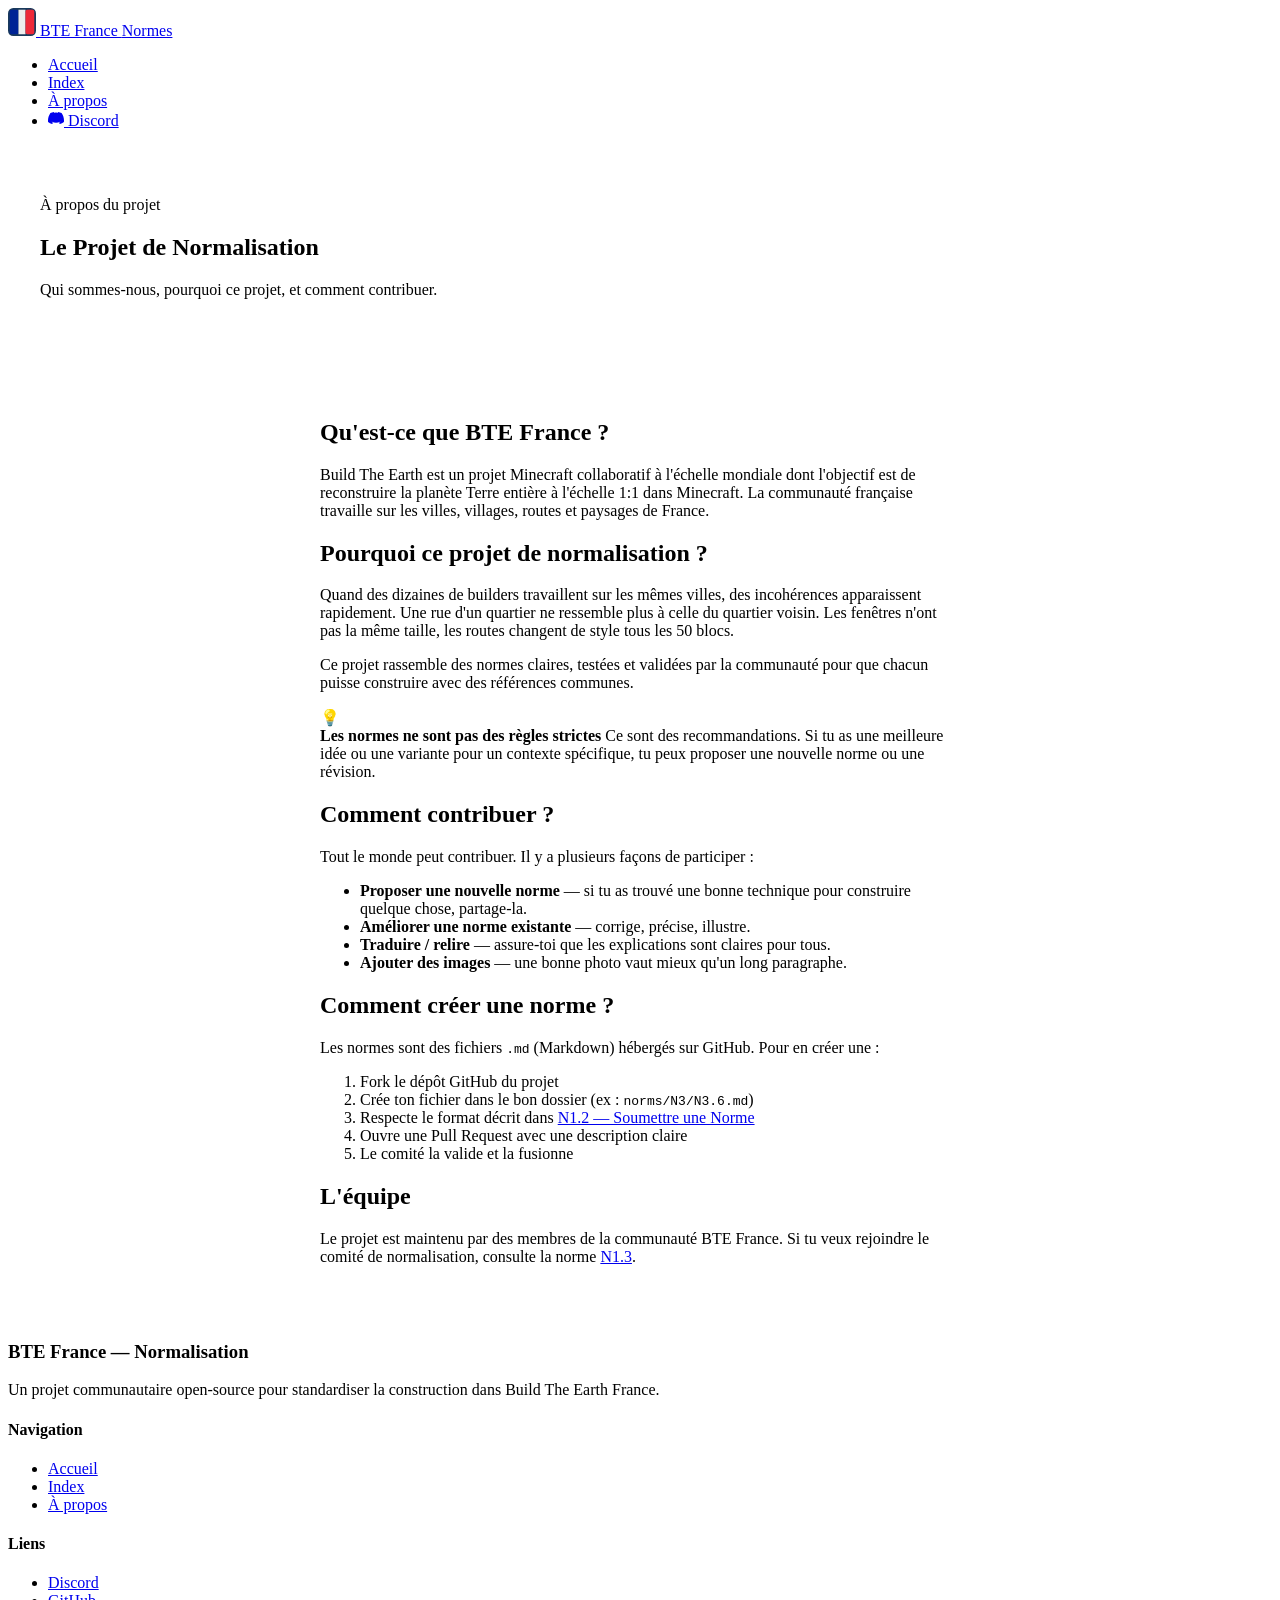
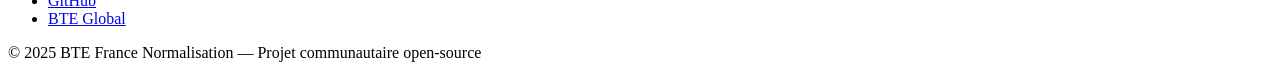
==== about.html @ a8f8cd7e "Create about.html" ====
<!DOCTYPE html>
<html lang="fr">
<head>
  <meta charset="UTF-8">
  <meta name="viewport" content="width=device-width, initial-scale=1.0">
  <title>À propos — BTE France Normes</title>
  <link rel="stylesheet" href="assets/css/style.css">
</head>
<body>

<nav>
  <a class="nav-logo" href="index.html">
    <svg width="28" height="28" viewBox="0 0 32 32" fill="none">
      <rect width="32" height="32" rx="6" fill="#1a3a5c"/>
      <rect x="2" y="2" width="10" height="28" rx="2" fill="#002395"/>
      <rect x="12" y="2" width="8" height="28" fill="#EDEDED"/>
      <rect x="20" y="2" width="10" height="28" rx="2" fill="#ED2939"/>
    </svg>
    BTE France <span>Normes</span>
  </a>
  <ul class="nav-links">
    <li><a href="index.html">Accueil</a></li>
    <li><a href="norm-index.html">Index</a></li>
    <li><a href="about.html" class="active">À propos</a></li>
    <li>
      <a href="https://discord.gg/buildtheearthfrance" target="_blank" class="discord-btn">
        <svg width="16" height="16" viewBox="0 0 24 24" fill="currentColor"><path d="M20.317 4.37a19.791 19.791 0 00-4.885-1.515.074.074 0 00-.079.037c-.21.375-.444.864-.608 1.25a18.27 18.27 0 00-5.487 0 12.64 12.64 0 00-.617-1.25.077.077 0 00-.079-.037A19.736 19.736 0 003.677 4.37a.07.07 0 00-.032.027C.533 9.046-.32 13.58.099 18.057a.082.082 0 00.031.057 19.9 19.9 0 005.993 3.03.078.078 0 00.084-.028c.462-.63.874-1.295 1.226-1.994a.076.076 0 00-.041-.106 13.107 13.107 0 01-1.872-.892.077.077 0 01-.008-.128 10.2 10.2 0 00.372-.292.074.074 0 01.077-.01c3.928 1.793 8.18 1.793 12.062 0a.074.074 0 01.078.01c.12.098.246.198.373.292a.077.077 0 01-.006.127 12.299 12.299 0 01-1.873.892.077.077 0 00-.041.107c.36.698.772 1.362 1.225 1.993a.076.076 0 00.084.028 19.839 19.839 0 006.002-3.03.077.077 0 00.032-.054c.5-5.177-.838-9.674-3.549-13.66a.061.061 0 00-.031-.03z"/></svg>
        Discord
      </a>
    </li>
  </ul>
</nav>

<section class="hero" style="padding: 50px 2rem 44px;">
  <div class="hero-badge">À propos du projet</div>
  <h1>Le Projet de <span>Normalisation</span></h1>
  <p>Qui sommes-nous, pourquoi ce projet, et comment contribuer.</p>
</section>

<div class="container section">
  <div style="max-width: 720px; margin: 0 auto;">
    <div class="norm-content">
      <div class="norm-content-body" style="padding: 40px;">

        <h2>Qu'est-ce que BTE France ?</h2>
        <p>Build The Earth est un projet Minecraft collaboratif à l'échelle mondiale dont l'objectif est de reconstruire la planète Terre entière à l'échelle 1:1 dans Minecraft. La communauté française travaille sur les villes, villages, routes et paysages de France.</p>

        <h2>Pourquoi ce projet de normalisation ?</h2>
        <p>Quand des dizaines de builders travaillent sur les mêmes villes, des incohérences apparaissent rapidement. Une rue d'un quartier ne ressemble plus à celle du quartier voisin. Les fenêtres n'ont pas la même taille, les routes changent de style tous les 50 blocs.</p>
        <p>Ce projet rassemble des normes claires, testées et validées par la communauté pour que chacun puisse construire avec des références communes.</p>

        <div class="callout tip">
          <span class="callout-icon">💡</span>
          <div class="callout-body">
            <strong>Les normes ne sont pas des règles strictes</strong>
            Ce sont des recommandations. Si tu as une meilleure idée ou une variante pour un contexte spécifique, tu peux proposer une nouvelle norme ou une révision.
          </div>
        </div>

        <h2>Comment contribuer ?</h2>
        <p>Tout le monde peut contribuer. Il y a plusieurs façons de participer :</p>
        <ul>
          <li><strong>Proposer une nouvelle norme</strong> — si tu as trouvé une bonne technique pour construire quelque chose, partage-la.</li>
          <li><strong>Améliorer une norme existante</strong> — corrige, précise, illustre.</li>
          <li><strong>Traduire / relire</strong> — assure-toi que les explications sont claires pour tous.</li>
          <li><strong>Ajouter des images</strong> — une bonne photo vaut mieux qu'un long paragraphe.</li>
        </ul>

        <h2>Comment créer une norme ?</h2>
        <p>Les normes sont des fichiers <code>.md</code> (Markdown) hébergés sur GitHub. Pour en créer une :</p>
        <ol>
          <li>Fork le dépôt GitHub du projet</li>
          <li>Crée ton fichier dans le bon dossier (ex : <code>norms/N3/N3.6.md</code>)</li>
          <li>Respecte le format décrit dans <a href="norm-viewer.html?norm=N1/N1.2.md">N1.2 — Soumettre une Norme</a></li>
          <li>Ouvre une Pull Request avec une description claire</li>
          <li>Le comité la valide et la fusionne</li>
        </ol>

        <h2>L'équipe</h2>
        <p>Le projet est maintenu par des membres de la communauté BTE France. Si tu veux rejoindre le comité de normalisation, consulte la norme <a href="norm-viewer.html?norm=N1/N1.3.md">N1.3</a>.</p>

      </div>
    </div>
  </div>
</div>

<footer>
  <div class="container">
    <div class="footer-grid">
      <div class="footer-brand">
        <h3>BTE France — Normalisation</h3>
        <p>Un projet communautaire open-source pour standardiser la construction dans Build The Earth France.</p>
      </div>
      <div class="footer-links">
        <h4>Navigation</h4>
        <ul>
          <li><a href="index.html">Accueil</a></li>
          <li><a href="norm-index.html">Index</a></li>
          <li><a href="about.html">À propos</a></li>
        </ul>
      </div>
      <div class="footer-links">
        <h4>Liens</h4>
        <ul>
          <li><a href="https://discord.gg/buildtheearthfrance" target="_blank">Discord</a></li>
          <li><a href="https://github.com/" target="_blank">GitHub</a></li>
          <li><a href="https://buildtheearth.net" target="_blank">BTE Global</a></li>
        </ul>
      </div>
    </div>
    <div class="footer-bottom">
      <span>© 2025 BTE France Normalisation — Projet communautaire open-source</span>
    </div>
  </div>
</footer>

<script src="assets/js/main.js"></script>

</body>
</html>
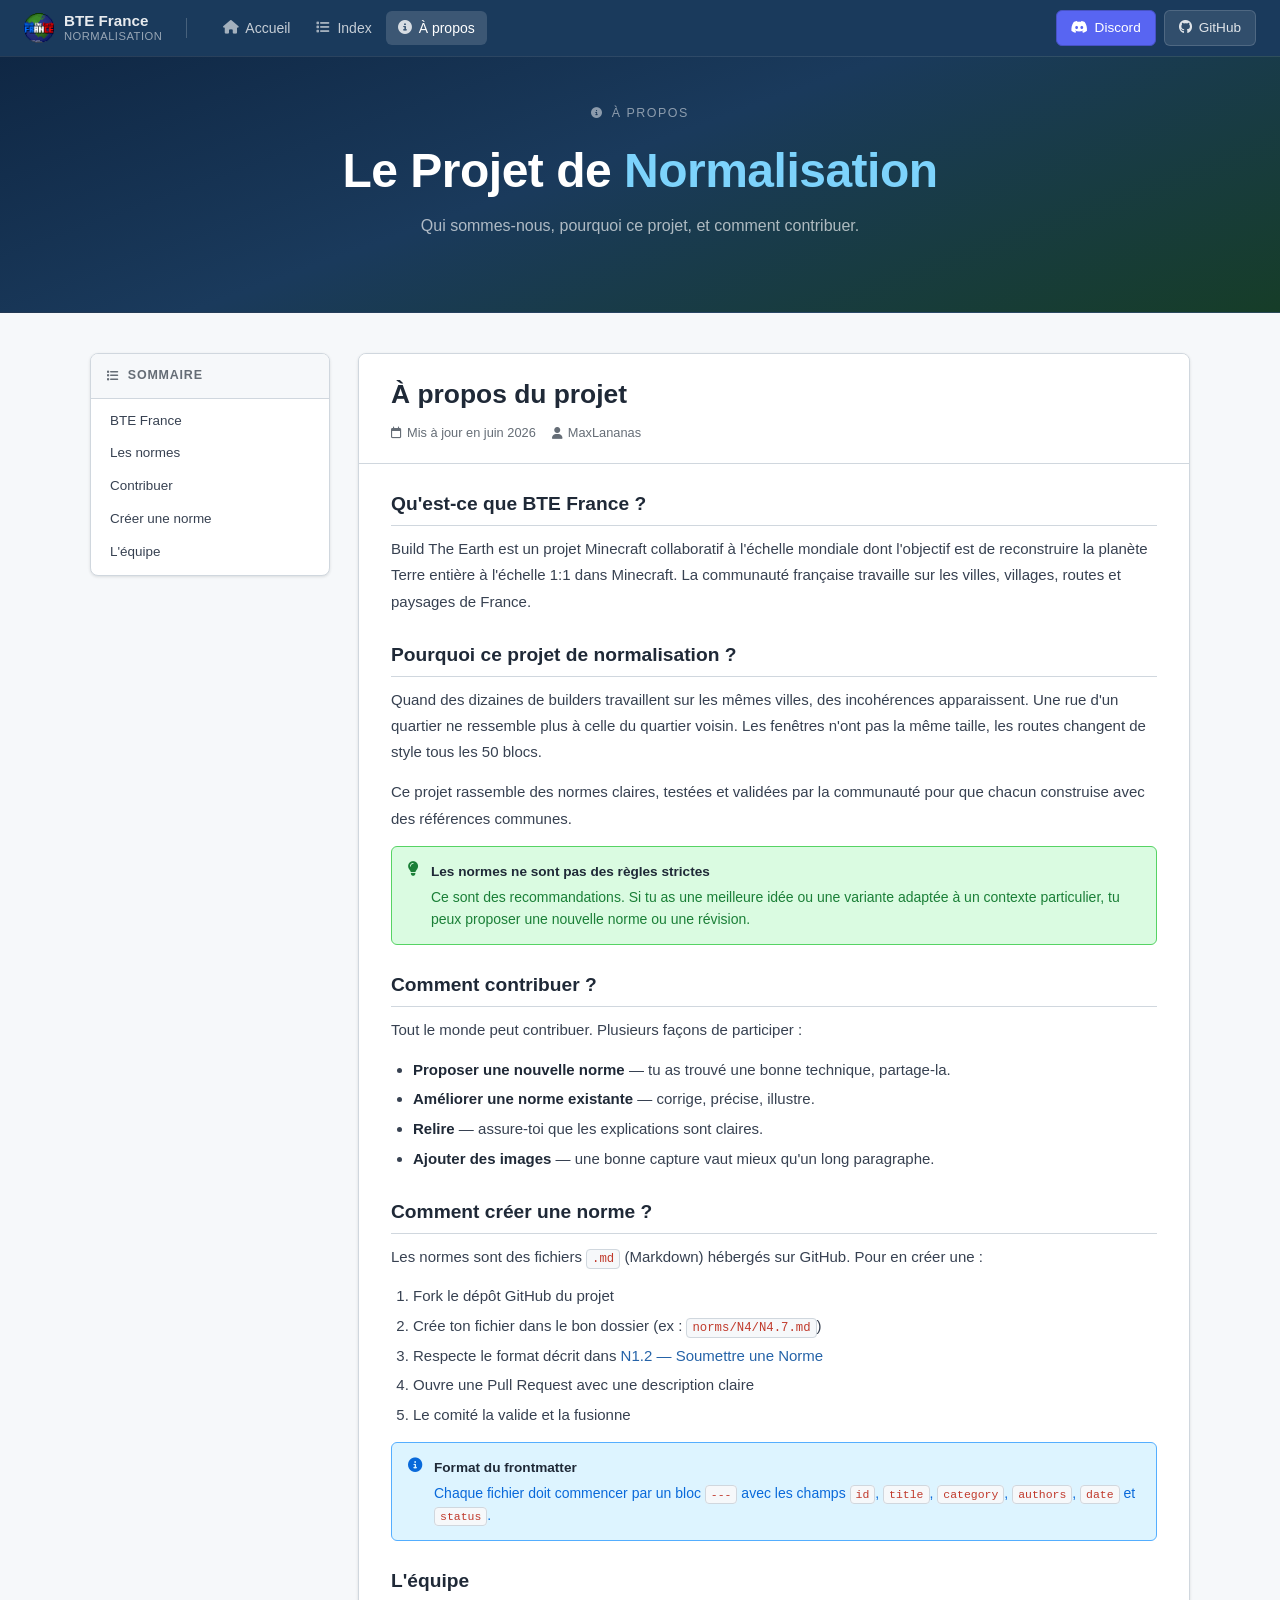
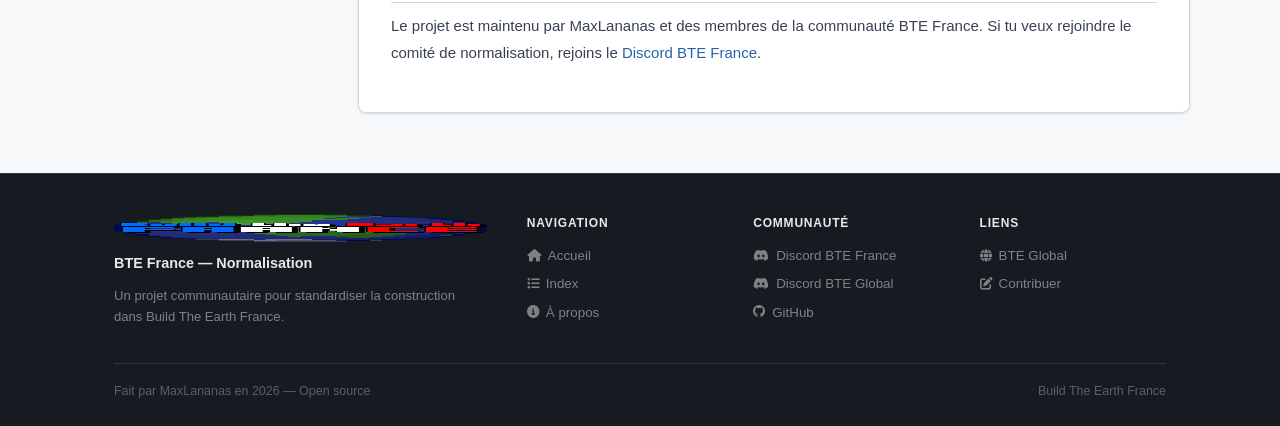
==== commit 5861fc57: "Update about.html" ====
--- a/about.html
+++ b/about.html
@@ -5,111 +5,147 @@
   <meta name="viewport" content="width=device-width, initial-scale=1.0">
   <title>À propos — BTE France Normes</title>
   <link rel="stylesheet" href="assets/css/style.css">
+  <link rel="stylesheet" href="https://cdnjs.cloudflare.com/ajax/libs/font-awesome/6.5.2/css/all.min.css">
 </head>
 <body>
 
 <nav>
   <a class="nav-logo" href="index.html">
-    <svg width="28" height="28" viewBox="0 0 32 32" fill="none">
-      <rect width="32" height="32" rx="6" fill="#1a3a5c"/>
-      <rect x="2" y="2" width="10" height="28" rx="2" fill="#002395"/>
-      <rect x="12" y="2" width="8" height="28" fill="#EDEDED"/>
-      <rect x="20" y="2" width="10" height="28" rx="2" fill="#ED2939"/>
-    </svg>
-    BTE France <span>Normes</span>
+    <img src="assets/img/btefrance.gif" alt="BTE France">
+    <div class="nav-logo-text">BTE France<span>Normalisation</span></div>
   </a>
+  <div class="nav-sep"></div>
   <ul class="nav-links">
-    <li><a href="index.html">Accueil</a></li>
-    <li><a href="norm-index.html">Index</a></li>
-    <li><a href="about.html" class="active">À propos</a></li>
-    <li>
-      <a href="https://discord.gg/buildtheearthfrance" target="_blank" class="discord-btn">
-        <svg width="16" height="16" viewBox="0 0 24 24" fill="currentColor"><path d="M20.317 4.37a19.791 19.791 0 00-4.885-1.515.074.074 0 00-.079.037c-.21.375-.444.864-.608 1.25a18.27 18.27 0 00-5.487 0 12.64 12.64 0 00-.617-1.25.077.077 0 00-.079-.037A19.736 19.736 0 003.677 4.37a.07.07 0 00-.032.027C.533 9.046-.32 13.58.099 18.057a.082.082 0 00.031.057 19.9 19.9 0 005.993 3.03.078.078 0 00.084-.028c.462-.63.874-1.295 1.226-1.994a.076.076 0 00-.041-.106 13.107 13.107 0 01-1.872-.892.077.077 0 01-.008-.128 10.2 10.2 0 00.372-.292.074.074 0 01.077-.01c3.928 1.793 8.18 1.793 12.062 0a.074.074 0 01.078.01c.12.098.246.198.373.292a.077.077 0 01-.006.127 12.299 12.299 0 01-1.873.892.077.077 0 00-.041.107c.36.698.772 1.362 1.225 1.993a.076.076 0 00.084.028 19.839 19.839 0 006.002-3.03.077.077 0 00.032-.054c.5-5.177-.838-9.674-3.549-13.66a.061.061 0 00-.031-.03z"/></svg>
-        Discord
-      </a>
-    </li>
+    <li><a href="index.html"><i class="fa-solid fa-house"></i> Accueil</a></li>
+    <li><a href="norm-index.html"><i class="fa-solid fa-list"></i> Index</a></li>
+    <li><a href="about.html" class="active"><i class="fa-solid fa-circle-info"></i> À propos</a></li>
   </ul>
+  <div class="nav-right">
+    <a href="https://discord.gg/zdsG6MN99h" target="_blank" class="nav-btn nav-btn-discord">
+      <i class="fa-brands fa-discord"></i> Discord
+    </a>
+    <a href="https://github.com/MaxLananas/bte-fr-normalisation" target="_blank" class="nav-btn nav-btn-github">
+      <i class="fa-brands fa-github"></i> GitHub
+    </a>
+  </div>
 </nav>
 
-<section class="hero" style="padding: 50px 2rem 44px;">
-  <div class="hero-badge">À propos du projet</div>
-  <h1>Le Projet de <span>Normalisation</span></h1>
-  <p>Qui sommes-nous, pourquoi ce projet, et comment contribuer.</p>
+<section class="hero" style="padding:44px 24px 40px;">
+  <div class="hero-eyebrow"><i class="fa-solid fa-circle-info"></i> À propos</div>
+  <h1>Le Projet de <em>Normalisation</em></h1>
+  <p class="hero-desc">Qui sommes-nous, pourquoi ce projet, et comment contribuer.</p>
 </section>
 
-<div class="container section">
-  <div style="max-width: 720px; margin: 0 auto;">
-    <div class="norm-content">
-      <div class="norm-content-body" style="padding: 40px;">
+<div class="container page-body">
+  <div class="wiki-layout">
+    <aside class="wiki-sidebar">
+      <div class="sidebar-head"><i class="fa-solid fa-list"></i> Sommaire</div>
+      <ul class="sidebar-list">
+        <li><a href="#bte">BTE France</a></li>
+        <li><a href="#normes">Les normes</a></li>
+        <li><a href="#contribuer">Contribuer</a></li>
+        <li><a href="#creer">Créer une norme</a></li>
+        <li><a href="#equipe">L'équipe</a></li>
+      </ul>
+    </aside>
 
-        <h2>Qu'est-ce que BTE France ?</h2>
-        <p>Build The Earth est un projet Minecraft collaboratif à l'échelle mondiale dont l'objectif est de reconstruire la planète Terre entière à l'échelle 1:1 dans Minecraft. La communauté française travaille sur les villes, villages, routes et paysages de France.</p>
-
-        <h2>Pourquoi ce projet de normalisation ?</h2>
-        <p>Quand des dizaines de builders travaillent sur les mêmes villes, des incohérences apparaissent rapidement. Une rue d'un quartier ne ressemble plus à celle du quartier voisin. Les fenêtres n'ont pas la même taille, les routes changent de style tous les 50 blocs.</p>
-        <p>Ce projet rassemble des normes claires, testées et validées par la communauté pour que chacun puisse construire avec des références communes.</p>
-
-        <div class="callout tip">
-          <span class="callout-icon">💡</span>
-          <div class="callout-body">
-            <strong>Les normes ne sont pas des règles strictes</strong>
-            Ce sont des recommandations. Si tu as une meilleure idée ou une variante pour un contexte spécifique, tu peux proposer une nouvelle norme ou une révision.
+    <main class="wiki-main">
+      <div class="wiki-article">
+        <div class="article-header">
+          <h1>À propos du projet</h1>
+          <div class="article-meta">
+            <span><i class="fa-regular fa-calendar"></i> Mis à jour en juin 2026</span>
+            <span><i class="fa-solid fa-user"></i> MaxLananas</span>
           </div>
         </div>
+        <div class="article-body">
 
-        <h2>Comment contribuer ?</h2>
-        <p>Tout le monde peut contribuer. Il y a plusieurs façons de participer :</p>
-        <ul>
-          <li><strong>Proposer une nouvelle norme</strong> — si tu as trouvé une bonne technique pour construire quelque chose, partage-la.</li>
-          <li><strong>Améliorer une norme existante</strong> — corrige, précise, illustre.</li>
-          <li><strong>Traduire / relire</strong> — assure-toi que les explications sont claires pour tous.</li>
-          <li><strong>Ajouter des images</strong> — une bonne photo vaut mieux qu'un long paragraphe.</li>
-        </ul>
+          <h2 id="bte">Qu'est-ce que BTE France ?</h2>
+          <p>Build The Earth est un projet Minecraft collaboratif à l'échelle mondiale dont l'objectif est de reconstruire la planète Terre entière à l'échelle 1:1 dans Minecraft. La communauté française travaille sur les villes, villages, routes et paysages de France.</p>
 
-        <h2>Comment créer une norme ?</h2>
-        <p>Les normes sont des fichiers <code>.md</code> (Markdown) hébergés sur GitHub. Pour en créer une :</p>
-        <ol>
-          <li>Fork le dépôt GitHub du projet</li>
-          <li>Crée ton fichier dans le bon dossier (ex : <code>norms/N3/N3.6.md</code>)</li>
-          <li>Respecte le format décrit dans <a href="norm-viewer.html?norm=N1/N1.2.md">N1.2 — Soumettre une Norme</a></li>
-          <li>Ouvre une Pull Request avec une description claire</li>
-          <li>Le comité la valide et la fusionne</li>
-        </ol>
+          <h2 id="normes">Pourquoi ce projet de normalisation ?</h2>
+          <p>Quand des dizaines de builders travaillent sur les mêmes villes, des incohérences apparaissent. Une rue d'un quartier ne ressemble plus à celle du quartier voisin. Les fenêtres n'ont pas la même taille, les routes changent de style tous les 50 blocs.</p>
+          <p>Ce projet rassemble des normes claires, testées et validées par la communauté pour que chacun construise avec des références communes.</p>
 
-        <h2>L'équipe</h2>
-        <p>Le projet est maintenu par des membres de la communauté BTE France. Si tu veux rejoindre le comité de normalisation, consulte la norme <a href="norm-viewer.html?norm=N1/N1.3.md">N1.3</a>.</p>
+          <div class="callout tip">
+            <i class="callout-ico fa-solid fa-lightbulb"></i>
+            <div class="callout-content">
+              <strong>Les normes ne sont pas des règles strictes</strong>
+              Ce sont des recommandations. Si tu as une meilleure idée ou une variante adaptée à un contexte particulier, tu peux proposer une nouvelle norme ou une révision.
+            </div>
+          </div>
 
+          <h2 id="contribuer">Comment contribuer ?</h2>
+          <p>Tout le monde peut contribuer. Plusieurs façons de participer :</p>
+          <ul>
+            <li><strong>Proposer une nouvelle norme</strong> — tu as trouvé une bonne technique, partage-la.</li>
+            <li><strong>Améliorer une norme existante</strong> — corrige, précise, illustre.</li>
+            <li><strong>Relire</strong> — assure-toi que les explications sont claires.</li>
+            <li><strong>Ajouter des images</strong> — une bonne capture vaut mieux qu'un long paragraphe.</li>
+          </ul>
+
+          <h2 id="creer">Comment créer une norme ?</h2>
+          <p>Les normes sont des fichiers <code>.md</code> (Markdown) hébergés sur GitHub. Pour en créer une :</p>
+          <ol>
+            <li>Fork le dépôt GitHub du projet</li>
+            <li>Crée ton fichier dans le bon dossier (ex : <code>norms/N4/N4.7.md</code>)</li>
+            <li>Respecte le format décrit dans <a href="norm-viewer.html?norm=N1/N1.2.md">N1.2 — Soumettre une Norme</a></li>
+            <li>Ouvre une Pull Request avec une description claire</li>
+            <li>Le comité la valide et la fusionne</li>
+          </ol>
+
+          <div class="callout info">
+            <i class="callout-ico fa-solid fa-circle-info"></i>
+            <div class="callout-content">
+              <strong>Format du frontmatter</strong>
+              Chaque fichier doit commencer par un bloc <code>---</code> avec les champs <code>id</code>, <code>title</code>, <code>category</code>, <code>authors</code>, <code>date</code> et <code>status</code>.
+            </div>
+          </div>
+
+          <h2 id="equipe">L'équipe</h2>
+          <p>Le projet est maintenu par MaxLananas et des membres de la communauté BTE France. Si tu veux rejoindre le comité de normalisation, rejoins le <a href="https://discord.gg/zdsG6MN99h" target="_blank">Discord BTE France</a>.</p>
+
+        </div>
       </div>
-    </div>
+    </main>
   </div>
 </div>
 
 <footer>
-  <div class="container">
+  <div class="footer-inner">
     <div class="footer-grid">
       <div class="footer-brand">
-        <h3>BTE France — Normalisation</h3>
-        <p>Un projet communautaire open-source pour standardiser la construction dans Build The Earth France.</p>
+        <img src="assets/img/btefrance.gif" alt="BTE France">
+        <div class="footer-brand-name">BTE France — Normalisation</div>
+        <p>Un projet communautaire pour standardiser la construction dans Build The Earth France.</p>
       </div>
-      <div class="footer-links">
+      <div class="footer-col">
         <h4>Navigation</h4>
         <ul>
-          <li><a href="index.html">Accueil</a></li>
-          <li><a href="norm-index.html">Index</a></li>
-          <li><a href="about.html">À propos</a></li>
+          <li><a href="index.html"><i class="fa-solid fa-house"></i> Accueil</a></li>
+          <li><a href="norm-index.html"><i class="fa-solid fa-list"></i> Index</a></li>
+          <li><a href="about.html"><i class="fa-solid fa-circle-info"></i> À propos</a></li>
         </ul>
       </div>
-      <div class="footer-links">
+      <div class="footer-col">
+        <h4>Communauté</h4>
+        <ul>
+          <li><a href="https://discord.gg/zdsG6MN99h" target="_blank"><i class="fa-brands fa-discord"></i> Discord BTE France</a></li>
+          <li><a href="https://discord.gg/ZjTeef8da6" target="_blank"><i class="fa-brands fa-discord"></i> Discord BTE Global</a></li>
+          <li><a href="https://github.com/MaxLananas/bte-fr-normalisation" target="_blank"><i class="fa-brands fa-github"></i> GitHub</a></li>
+        </ul>
+      </div>
+      <div class="footer-col">
         <h4>Liens</h4>
         <ul>
-          <li><a href="https://discord.gg/buildtheearthfrance" target="_blank">Discord</a></li>
-          <li><a href="https://github.com/" target="_blank">GitHub</a></li>
-          <li><a href="https://buildtheearth.net" target="_blank">BTE Global</a></li>
+          <li><a href="https://buildtheearth.net" target="_blank"><i class="fa-solid fa-globe"></i> BTE Global</a></li>
+          <li><a href="norm-viewer.html?norm=N1/N1.2.md"><i class="fa-solid fa-pen-to-square"></i> Contribuer</a></li>
         </ul>
       </div>
     </div>
     <div class="footer-bottom">
-      <span>© 2025 BTE France Normalisation — Projet communautaire open-source</span>
+      <span>Fait par MaxLananas en 2026 — Open source</span>
+      <span>Build The Earth France</span>
     </div>
   </div>
 </footer>
--- a/assets/css/style.css
+++ b/assets/css/style.css
@@ -0,0 +1,1137 @@
+*, *::before, *::after {
+  box-sizing: border-box;
+  margin: 0;
+  padding: 0;
+}
+
+:root {
+  --bleu: #1a3a5c;
+  --bleu-clair: #2563a8;
+  --bleu-hover: #1d4ed8;
+  --rouge: #c0392b;
+  --gris-clair: #f6f8fa;
+  --gris: #e8eaed;
+  --gris-moyen: #d0d7de;
+  --gris-texte: #656d76;
+  --texte: #1f2937;
+  --texte-leger: #374151;
+  --bordure: #d0d7de;
+  --blanc: #ffffff;
+  --radius: 8px;
+  --radius-sm: 6px;
+  --transition: 0.15s ease;
+  --ombre: 0 1px 3px rgba(27,31,36,0.12);
+  --ombre-md: 0 3px 6px rgba(27,31,36,0.15);
+}
+
+html { scroll-behavior: smooth; }
+
+body {
+  font-family: -apple-system, BlinkMacSystemFont, 'Segoe UI', 'Noto Sans', Helvetica, Arial, sans-serif;
+  color: var(--texte);
+  background: var(--gris-clair);
+  line-height: 1.6;
+  -webkit-font-smoothing: antialiased;
+  font-size: 15px;
+}
+
+a {
+  color: var(--bleu-clair);
+  text-decoration: none;
+}
+
+a:hover { text-decoration: underline; }
+
+nav {
+  position: sticky;
+  top: 0;
+  z-index: 200;
+  background: var(--bleu);
+  height: 56px;
+  display: flex;
+  align-items: center;
+  padding: 0 24px;
+  gap: 24px;
+  box-shadow: 0 1px 0 rgba(255,255,255,0.1);
+}
+
+.nav-logo {
+  display: flex;
+  align-items: center;
+  gap: 10px;
+  text-decoration: none;
+  flex-shrink: 0;
+}
+
+.nav-logo img {
+  height: 30px;
+  width: auto;
+  border-radius: 4px;
+}
+
+.nav-logo-text {
+  font-size: 0.95rem;
+  font-weight: 600;
+  color: rgba(255,255,255,0.9);
+  line-height: 1.2;
+}
+
+.nav-logo-text span {
+  display: block;
+  font-size: 0.7rem;
+  font-weight: 400;
+  color: rgba(255,255,255,0.55);
+  text-transform: uppercase;
+  letter-spacing: 0.5px;
+}
+
+.nav-sep {
+  width: 1px;
+  height: 20px;
+  background: rgba(255,255,255,0.2);
+  flex-shrink: 0;
+}
+
+.nav-links {
+  display: flex;
+  align-items: center;
+  gap: 2px;
+  list-style: none;
+  flex: 1;
+}
+
+.nav-links a {
+  display: flex;
+  align-items: center;
+  gap: 7px;
+  padding: 6px 12px;
+  border-radius: var(--radius-sm);
+  font-size: 0.875rem;
+  font-weight: 500;
+  color: rgba(255,255,255,0.75);
+  text-decoration: none;
+  transition: background var(--transition), color var(--transition);
+}
+
+.nav-links a:hover {
+  background: rgba(255,255,255,0.1);
+  color: white;
+  text-decoration: none;
+}
+
+.nav-links a.active {
+  background: rgba(255,255,255,0.15);
+  color: white;
+}
+
+.nav-links a i {
+  font-size: 0.85rem;
+  opacity: 0.8;
+}
+
+.nav-right {
+  display: flex;
+  align-items: center;
+  gap: 8px;
+  margin-left: auto;
+}
+
+.nav-btn {
+  display: flex;
+  align-items: center;
+  gap: 7px;
+  padding: 6px 14px;
+  border-radius: var(--radius-sm);
+  font-size: 0.85rem;
+  font-weight: 500;
+  text-decoration: none;
+  transition: all var(--transition);
+  border: 1px solid transparent;
+}
+
+.nav-btn-discord {
+  background: #5865F2;
+  color: white;
+  border-color: #4752c4;
+}
+
+.nav-btn-discord:hover {
+  background: #4752c4;
+  color: white;
+  text-decoration: none;
+}
+
+.nav-btn-github {
+  background: rgba(255,255,255,0.1);
+  color: rgba(255,255,255,0.85);
+  border-color: rgba(255,255,255,0.15);
+}
+
+.nav-btn-github:hover {
+  background: rgba(255,255,255,0.18);
+  color: white;
+  text-decoration: none;
+}
+
+.hero {
+  background: linear-gradient(160deg, #0f2744 0%, #1a3a5c 45%, #163d28 100%);
+  color: white;
+  padding: 72px 24px 64px;
+  text-align: center;
+  border-bottom: 1px solid rgba(255,255,255,0.08);
+}
+
+.hero-eyebrow {
+  display: inline-flex;
+  align-items: center;
+  gap: 8px;
+  font-size: 0.78rem;
+  font-weight: 500;
+  text-transform: uppercase;
+  letter-spacing: 1.5px;
+  color: rgba(255,255,255,0.5);
+  margin-bottom: 18px;
+}
+
+.hero-eyebrow i {
+  font-size: 0.7rem;
+}
+
+.hero h1 {
+  font-size: clamp(1.9rem, 4.5vw, 3rem);
+  font-weight: 700;
+  line-height: 1.2;
+  margin-bottom: 14px;
+  letter-spacing: -0.5px;
+}
+
+.hero h1 em {
+  font-style: normal;
+  color: #7dd3fc;
+}
+
+.hero-desc {
+  font-size: 1rem;
+  color: rgba(255,255,255,0.65);
+  max-width: 520px;
+  margin: 0 auto 32px;
+  line-height: 1.65;
+}
+
+.hero-actions {
+  display: flex;
+  gap: 10px;
+  justify-content: center;
+  flex-wrap: wrap;
+}
+
+.btn {
+  display: inline-flex;
+  align-items: center;
+  gap: 8px;
+  padding: 9px 20px;
+  border-radius: var(--radius-sm);
+  font-size: 0.9rem;
+  font-weight: 600;
+  text-decoration: none;
+  transition: all var(--transition);
+  cursor: pointer;
+  border: 1px solid transparent;
+  white-space: nowrap;
+}
+
+.btn:hover { text-decoration: none; }
+
+.btn-white {
+  background: white;
+  color: var(--bleu);
+  border-color: white;
+}
+
+.btn-white:hover {
+  background: #f0f6ff;
+  color: var(--bleu);
+}
+
+.btn-ghost {
+  background: rgba(255,255,255,0.08);
+  color: rgba(255,255,255,0.85);
+  border-color: rgba(255,255,255,0.2);
+}
+
+.btn-ghost:hover {
+  background: rgba(255,255,255,0.14);
+  color: white;
+}
+
+.stats-strip {
+  background: var(--blanc);
+  border-bottom: 1px solid var(--bordure);
+  padding: 0;
+}
+
+.stats-strip-inner {
+  max-width: 1100px;
+  margin: 0 auto;
+  padding: 0 24px;
+  display: flex;
+  align-items: stretch;
+}
+
+.stat-item {
+  display: flex;
+  align-items: center;
+  gap: 12px;
+  padding: 18px 28px 18px 0;
+  margin-right: 28px;
+  border-right: 1px solid var(--gris);
+}
+
+.stat-item:last-child {
+  border-right: none;
+}
+
+.stat-icon {
+  width: 36px;
+  height: 36px;
+  border-radius: var(--radius-sm);
+  background: var(--gris-clair);
+  display: flex;
+  align-items: center;
+  justify-content: center;
+  color: var(--bleu-clair);
+  font-size: 0.9rem;
+  flex-shrink: 0;
+  border: 1px solid var(--gris);
+}
+
+.stat-text strong {
+  display: block;
+  font-size: 1.2rem;
+  font-weight: 700;
+  color: var(--bleu);
+  line-height: 1;
+  margin-bottom: 3px;
+}
+
+.stat-text span {
+  font-size: 0.75rem;
+  color: var(--gris-texte);
+  text-transform: uppercase;
+  letter-spacing: 0.4px;
+}
+
+.container {
+  max-width: 1100px;
+  margin: 0 auto;
+  padding: 0 24px;
+}
+
+.page-body {
+  padding: 40px 0 60px;
+}
+
+.wiki-layout {
+  display: grid;
+  grid-template-columns: 240px 1fr;
+  gap: 28px;
+  align-items: start;
+}
+
+.wiki-sidebar {
+  position: sticky;
+  top: 72px;
+  background: var(--blanc);
+  border: 1px solid var(--bordure);
+  border-radius: var(--radius);
+  overflow: hidden;
+  box-shadow: var(--ombre);
+}
+
+.sidebar-head {
+  padding: 12px 16px;
+  background: var(--gris-clair);
+  border-bottom: 1px solid var(--bordure);
+  font-size: 0.78rem;
+  font-weight: 600;
+  color: var(--gris-texte);
+  text-transform: uppercase;
+  letter-spacing: 0.8px;
+  display: flex;
+  align-items: center;
+  gap: 8px;
+}
+
+.sidebar-head i { font-size: 0.75rem; }
+
+.sidebar-list {
+  list-style: none;
+  padding: 6px 0;
+  max-height: calc(100vh - 200px);
+  overflow-y: auto;
+}
+
+.sidebar-list li a {
+  display: block;
+  padding: 7px 16px;
+  font-size: 0.84rem;
+  color: var(--texte-leger);
+  text-decoration: none;
+  border-left: 3px solid transparent;
+  transition: all var(--transition);
+  line-height: 1.4;
+}
+
+.sidebar-list li a:hover {
+  background: var(--gris-clair);
+  color: var(--bleu);
+  border-left-color: var(--gris-moyen);
+  text-decoration: none;
+}
+
+.sidebar-list li a.active {
+  background: #dbeafe;
+  color: var(--bleu);
+  border-left-color: var(--bleu-clair);
+  font-weight: 500;
+}
+
+.sidebar-list li a.sub {
+  padding-left: 28px;
+  font-size: 0.8rem;
+  color: var(--gris-texte);
+}
+
+.sidebar-list li a.sub:hover {
+  color: var(--bleu);
+}
+
+.sidebar-section-label {
+  padding: 10px 16px 4px;
+  font-size: 0.7rem;
+  font-weight: 600;
+  text-transform: uppercase;
+  letter-spacing: 0.8px;
+  color: var(--gris-texte);
+  display: block;
+}
+
+.wiki-main {
+  min-width: 0;
+}
+
+.wiki-article {
+  background: var(--blanc);
+  border: 1px solid var(--bordure);
+  border-radius: var(--radius);
+  overflow: hidden;
+  box-shadow: var(--ombre);
+}
+
+.article-header {
+  padding: 24px 32px 20px;
+  border-bottom: 1px solid var(--bordure);
+  background: var(--blanc);
+}
+
+.article-breadcrumb {
+  display: flex;
+  align-items: center;
+  gap: 6px;
+  font-size: 0.8rem;
+  color: var(--gris-texte);
+  margin-bottom: 12px;
+  flex-wrap: wrap;
+}
+
+.article-breadcrumb a {
+  color: var(--gris-texte);
+  text-decoration: none;
+}
+
+.article-breadcrumb a:hover {
+  color: var(--bleu-clair);
+  text-decoration: underline;
+}
+
+.article-breadcrumb i {
+  font-size: 0.65rem;
+  color: var(--gris-moyen);
+}
+
+.article-id {
+  font-family: 'SFMono-Regular', Consolas, 'Liberation Mono', Menlo, monospace;
+  font-size: 0.75rem;
+  color: var(--gris-texte);
+  background: var(--gris-clair);
+  padding: 2px 8px;
+  border-radius: 4px;
+  border: 1px solid var(--bordure);
+  display: inline-block;
+  margin-bottom: 10px;
+}
+
+.article-header h1 {
+  font-size: 1.65rem;
+  font-weight: 700;
+  color: var(--texte);
+  margin-bottom: 12px;
+  line-height: 1.25;
+}
+
+.article-meta {
+  display: flex;
+  align-items: center;
+  gap: 16px;
+  flex-wrap: wrap;
+  font-size: 0.8rem;
+  color: var(--gris-texte);
+}
+
+.article-meta span {
+  display: flex;
+  align-items: center;
+  gap: 5px;
+}
+
+.article-meta i { font-size: 0.75rem; }
+
+.badge {
+  display: inline-flex;
+  align-items: center;
+  gap: 4px;
+  padding: 2px 8px;
+  border-radius: 20px;
+  font-size: 0.72rem;
+  font-weight: 600;
+  letter-spacing: 0.2px;
+}
+
+.badge-green { background: #dafbe1; color: #1a7f37; border: 1px solid #aceebb; }
+.badge-orange { background: #fff3cd; color: #9a6700; border: 1px solid #f0cd76; }
+.badge-red { background: #ffebe9; color: #cf222e; border: 1px solid #ffcecb; }
+.badge-blue { background: #ddf4ff; color: #0969da; border: 1px solid #b6e3ff; }
+.badge-grey { background: var(--gris-clair); color: var(--gris-texte); border: 1px solid var(--bordure); }
+
+.article-body {
+  padding: 28px 32px 32px;
+}
+
+.article-body h2 {
+  font-size: 1.2rem;
+  font-weight: 600;
+  color: var(--texte);
+  margin: 28px 0 10px;
+  padding-bottom: 8px;
+  border-bottom: 1px solid var(--bordure);
+  line-height: 1.3;
+}
+
+.article-body h2:first-child { margin-top: 0; }
+
+.article-body h3 {
+  font-size: 1rem;
+  font-weight: 600;
+  color: var(--texte);
+  margin: 20px 0 8px;
+}
+
+.article-body h4 {
+  font-size: 0.9rem;
+  font-weight: 600;
+  color: var(--gris-texte);
+  margin: 16px 0 6px;
+  text-transform: uppercase;
+  letter-spacing: 0.5px;
+}
+
+.article-body p {
+  color: var(--texte-leger);
+  margin-bottom: 14px;
+  line-height: 1.75;
+}
+
+.article-body ul,
+.article-body ol {
+  margin: 0 0 14px 22px;
+  color: var(--texte-leger);
+}
+
+.article-body li {
+  margin-bottom: 5px;
+  line-height: 1.65;
+}
+
+.article-body strong { color: var(--texte); }
+
+.article-body code {
+  font-family: 'SFMono-Regular', Consolas, 'Liberation Mono', Menlo, monospace;
+  font-size: 0.82em;
+  background: var(--gris-clair);
+  padding: 2px 5px;
+  border-radius: 4px;
+  border: 1px solid var(--bordure);
+  color: var(--rouge);
+}
+
+.article-body pre {
+  background: #161b22;
+  color: #e6edf3;
+  padding: 18px 22px;
+  border-radius: var(--radius-sm);
+  overflow-x: auto;
+  margin: 0 0 16px;
+  border: 1px solid #30363d;
+  font-family: 'SFMono-Regular', Consolas, 'Liberation Mono', Menlo, monospace;
+  font-size: 0.85rem;
+  line-height: 1.65;
+}
+
+.article-body pre code {
+  background: none;
+  border: none;
+  color: inherit;
+  padding: 0;
+  font-size: inherit;
+}
+
+.article-body table {
+  width: 100%;
+  border-collapse: collapse;
+  margin-bottom: 16px;
+  font-size: 0.875rem;
+  display: block;
+  overflow-x: auto;
+}
+
+.article-body th {
+  background: var(--gris-clair);
+  padding: 8px 14px;
+  text-align: left;
+  font-weight: 600;
+  border: 1px solid var(--bordure);
+  color: var(--texte);
+  font-size: 0.82rem;
+  white-space: nowrap;
+}
+
+.article-body td {
+  padding: 8px 14px;
+  border: 1px solid var(--bordure);
+  color: var(--texte-leger);
+  vertical-align: top;
+}
+
+.article-body tr:nth-child(even) td { background: var(--gris-clair); }
+
+.callout {
+  display: flex;
+  gap: 12px;
+  padding: 14px 16px;
+  border-radius: var(--radius-sm);
+  margin-bottom: 16px;
+  border: 1px solid;
+  font-size: 0.875rem;
+  line-height: 1.6;
+}
+
+.callout-ico {
+  flex-shrink: 0;
+  font-size: 0.9rem;
+  margin-top: 1px;
+}
+
+.callout-content strong {
+  display: block;
+  margin-bottom: 3px;
+  font-size: 0.85rem;
+}
+
+.callout.info {
+  background: #ddf4ff;
+  border-color: #54aeff;
+  color: #0969da;
+}
+
+.callout.warning {
+  background: #fff3cd;
+  border-color: #f0cd76;
+  color: #9a6700;
+}
+
+.callout.tip {
+  background: #dafbe1;
+  border-color: #56d364;
+  color: #1a7f37;
+}
+
+.callout.danger {
+  background: #ffebe9;
+  border-color: #ff7b72;
+  color: #b91c1c;
+}
+
+.img-grid {
+  display: grid;
+  grid-template-columns: repeat(auto-fill, minmax(200px, 1fr));
+  gap: 10px;
+  margin: 16px 0;
+}
+
+.img-grid figure {
+  margin: 0;
+  border: 1px solid var(--bordure);
+  border-radius: var(--radius-sm);
+  overflow: hidden;
+  background: var(--gris-clair);
+}
+
+.img-grid figure img {
+  width: 100%;
+  height: 150px;
+  object-fit: cover;
+  display: block;
+}
+
+.img-grid figcaption {
+  padding: 7px 10px;
+  font-size: 0.76rem;
+  color: var(--gris-texte);
+  border-top: 1px solid var(--bordure);
+}
+
+.authors-block {
+  margin-top: 28px;
+  padding-top: 20px;
+  border-top: 1px solid var(--bordure);
+}
+
+.authors-block h4 {
+  font-size: 0.75rem;
+  font-weight: 600;
+  text-transform: uppercase;
+  letter-spacing: 0.8px;
+  color: var(--gris-texte);
+  margin-bottom: 10px;
+}
+
+.author-chips {
+  display: flex;
+  flex-wrap: wrap;
+  gap: 7px;
+}
+
+.author-chip {
+  display: flex;
+  align-items: center;
+  gap: 7px;
+  padding: 4px 10px 4px 6px;
+  background: var(--gris-clair);
+  border: 1px solid var(--bordure);
+  border-radius: 20px;
+  font-size: 0.8rem;
+  color: var(--texte-leger);
+}
+
+.author-chip .ava {
+  width: 20px;
+  height: 20px;
+  border-radius: 50%;
+  background: var(--bleu);
+  display: flex;
+  align-items: center;
+  justify-content: center;
+  font-size: 0.6rem;
+  color: white;
+  font-weight: 700;
+  flex-shrink: 0;
+}
+
+.article-nav {
+  display: flex;
+  gap: 12px;
+  margin-top: 24px;
+}
+
+.art-nav-btn {
+  flex: 1;
+  display: flex;
+  align-items: center;
+  gap: 10px;
+  padding: 12px 16px;
+  border: 1px solid var(--bordure);
+  border-radius: var(--radius-sm);
+  background: var(--blanc);
+  text-decoration: none;
+  color: var(--texte-leger);
+  transition: all var(--transition);
+  font-size: 0.85rem;
+}
+
+.art-nav-btn:hover {
+  border-color: var(--bleu-clair);
+  color: var(--bleu);
+  background: #f0f6ff;
+  text-decoration: none;
+}
+
+.art-nav-btn.next {
+  justify-content: flex-end;
+  text-align: right;
+}
+
+.art-nav-btn i { color: var(--gris-texte); font-size: 0.85rem; }
+.art-nav-btn:hover i { color: var(--bleu-clair); }
+
+.art-nav-btn small {
+  display: block;
+  font-size: 0.72rem;
+  color: var(--gris-texte);
+  margin-bottom: 1px;
+}
+
+.art-nav-btn strong {
+  display: block;
+  font-size: 0.875rem;
+  font-weight: 500;
+}
+
+.index-page-layout {
+  display: grid;
+  grid-template-columns: 220px 1fr;
+  gap: 28px;
+  align-items: start;
+}
+
+.index-toc {
+  position: sticky;
+  top: 72px;
+  background: var(--blanc);
+  border: 1px solid var(--bordure);
+  border-radius: var(--radius);
+  overflow: hidden;
+  box-shadow: var(--ombre);
+}
+
+.index-toc-head {
+  padding: 10px 14px;
+  background: var(--gris-clair);
+  border-bottom: 1px solid var(--bordure);
+  font-size: 0.75rem;
+  font-weight: 600;
+  color: var(--gris-texte);
+  text-transform: uppercase;
+  letter-spacing: 0.8px;
+}
+
+.index-toc-list {
+  list-style: none;
+  padding: 6px 0;
+}
+
+.index-toc-list li a {
+  display: flex;
+  align-items: center;
+  gap: 8px;
+  padding: 7px 14px;
+  font-size: 0.83rem;
+  color: var(--texte-leger);
+  text-decoration: none;
+  transition: all var(--transition);
+}
+
+.index-toc-list li a:hover {
+  background: var(--gris-clair);
+  color: var(--bleu);
+  text-decoration: none;
+}
+
+.index-toc-list li a i { font-size: 0.8rem; color: var(--gris-texte); width: 14px; }
+
+.index-main {
+  min-width: 0;
+}
+
+.index-search {
+  margin-bottom: 24px;
+  position: relative;
+}
+
+.index-search i {
+  position: absolute;
+  left: 14px;
+  top: 50%;
+  transform: translateY(-50%);
+  color: var(--gris-texte);
+  font-size: 0.85rem;
+  pointer-events: none;
+}
+
+.index-search input {
+  width: 100%;
+  padding: 10px 16px 10px 40px;
+  border: 1px solid var(--bordure);
+  border-radius: var(--radius-sm);
+  font-size: 0.9rem;
+  font-family: inherit;
+  color: var(--texte);
+  background: var(--blanc);
+  outline: none;
+  transition: border-color var(--transition), box-shadow var(--transition);
+}
+
+.index-search input:focus {
+  border-color: var(--bleu-clair);
+  box-shadow: 0 0 0 3px rgba(37,99,168,0.1);
+}
+
+.index-section {
+  background: var(--blanc);
+  border: 1px solid var(--bordure);
+  border-radius: var(--radius);
+  overflow: hidden;
+  margin-bottom: 16px;
+  box-shadow: var(--ombre);
+}
+
+.index-section-head {
+  padding: 14px 20px;
+  background: var(--gris-clair);
+  border-bottom: 1px solid var(--bordure);
+  display: flex;
+  align-items: center;
+  gap: 12px;
+}
+
+.index-section-num {
+  font-family: 'SFMono-Regular', Consolas, monospace;
+  font-size: 0.72rem;
+  font-weight: 700;
+  color: var(--bleu-clair);
+  background: #dbeafe;
+  padding: 2px 7px;
+  border-radius: 4px;
+  border: 1px solid #bfdbfe;
+  letter-spacing: 0.3px;
+}
+
+.index-section-head h3 {
+  font-size: 0.95rem;
+  font-weight: 600;
+  color: var(--texte);
+  margin: 0;
+}
+
+.index-section-head i {
+  margin-left: auto;
+  color: var(--gris-texte);
+  font-size: 0.8rem;
+}
+
+.index-list {
+  list-style: none;
+}
+
+.index-list li {
+  border-bottom: 1px solid var(--gris);
+}
+
+.index-list li:last-child { border-bottom: none; }
+
+.index-list li a {
+  display: flex;
+  align-items: center;
+  gap: 12px;
+  padding: 11px 20px;
+  font-size: 0.875rem;
+  color: var(--texte-leger);
+  text-decoration: none;
+  transition: background var(--transition);
+}
+
+.index-list li a:hover {
+  background: var(--gris-clair);
+  color: var(--bleu);
+  text-decoration: none;
+}
+
+.index-list li a .norm-num {
+  font-family: 'SFMono-Regular', Consolas, monospace;
+  font-size: 0.75rem;
+  color: var(--gris-texte);
+  min-width: 44px;
+  flex-shrink: 0;
+}
+
+.index-list li a .norm-arrow {
+  margin-left: auto;
+  color: var(--gris-moyen);
+  font-size: 0.75rem;
+  transition: transform var(--transition), color var(--transition);
+}
+
+.index-list li a:hover .norm-arrow {
+  color: var(--bleu-clair);
+  transform: translateX(3px);
+}
+
+.loading-state {
+  padding: 60px 24px;
+  text-align: center;
+  color: var(--gris-texte);
+}
+
+.spinner {
+  width: 32px;
+  height: 32px;
+  border: 3px solid var(--gris);
+  border-top-color: var(--bleu-clair);
+  border-radius: 50%;
+  animation: spin 0.7s linear infinite;
+  margin: 0 auto 14px;
+}
+
+@keyframes spin { to { transform: rotate(360deg); } }
+
+.error-state {
+  padding: 48px 32px;
+  text-align: center;
+}
+
+.error-state i {
+  font-size: 2rem;
+  color: var(--gris-moyen);
+  margin-bottom: 14px;
+  display: block;
+}
+
+.error-state h3 {
+  font-size: 1rem;
+  font-weight: 600;
+  color: var(--texte);
+  margin-bottom: 8px;
+}
+
+.error-state p {
+  font-size: 0.875rem;
+  color: var(--gris-texte);
+}
+
+footer {
+  background: #161b22;
+  color: rgba(255,255,255,0.7);
+  padding: 40px 0 24px;
+  margin-top: 0;
+  border-top: 1px solid #30363d;
+}
+
+.footer-inner {
+  max-width: 1100px;
+  margin: 0 auto;
+  padding: 0 24px;
+}
+
+.footer-grid {
+  display: grid;
+  grid-template-columns: 2fr 1fr 1fr 1fr;
+  gap: 40px;
+  margin-bottom: 36px;
+}
+
+.footer-brand {
+  display: flex;
+  flex-direction: column;
+  gap: 10px;
+}
+
+.footer-brand img {
+  height: 28px;
+  width: auto;
+  border-radius: 4px;
+}
+
+.footer-brand-name {
+  font-size: 0.9rem;
+  font-weight: 600;
+  color: rgba(255,255,255,0.9);
+}
+
+.footer-brand p {
+  font-size: 0.82rem;
+  color: rgba(255,255,255,0.45);
+  line-height: 1.6;
+  margin: 0;
+}
+
+.footer-col h4 {
+  font-size: 0.75rem;
+  font-weight: 600;
+  text-transform: uppercase;
+  letter-spacing: 0.8px;
+  color: rgba(255,255,255,0.9);
+  margin-bottom: 12px;
+}
+
+.footer-col ul {
+  list-style: none;
+  display: flex;
+  flex-direction: column;
+  gap: 7px;
+}
+
+.footer-col a {
+  font-size: 0.835rem;
+  color: rgba(255,255,255,0.45);
+  text-decoration: none;
+  display: flex;
+  align-items: center;
+  gap: 7px;
+  transition: color var(--transition);
+}
+
+.footer-col a i { font-size: 0.78rem; }
+
+.footer-col a:hover {
+  color: rgba(255,255,255,0.85);
+  text-decoration: none;
+}
+
+.footer-bottom {
+  border-top: 1px solid #30363d;
+  padding-top: 18px;
+  display: flex;
+  justify-content: space-between;
+  align-items: center;
+  font-size: 0.78rem;
+  color: rgba(255,255,255,0.3);
+  flex-wrap: wrap;
+  gap: 8px;
+}
+
+@media (max-width: 960px) {
+  .wiki-layout,
+  .index-page-layout {
+    grid-template-columns: 1fr;
+  }
+
+  .wiki-sidebar,
+  .index-toc {
+    position: static;
+  }
+
+  .footer-grid {
+    grid-template-columns: 1fr 1fr;
+  }
+}
+
+@media (max-width: 640px) {
+  nav { padding: 0 16px; gap: 12px; }
+  .container { padding: 0 16px; }
+  .hero { padding: 48px 16px 44px; }
+  .article-body { padding: 20px 18px 24px; }
+  .article-header { padding: 18px 18px 16px; }
+  .footer-grid { grid-template-columns: 1fr; }
+  .article-nav { flex-direction: column; }
+  .stats-strip-inner { flex-wrap: wrap; gap: 0; }
+  .stat-item { padding: 14px 16px 14px 0; margin-right: 16px; }
+}
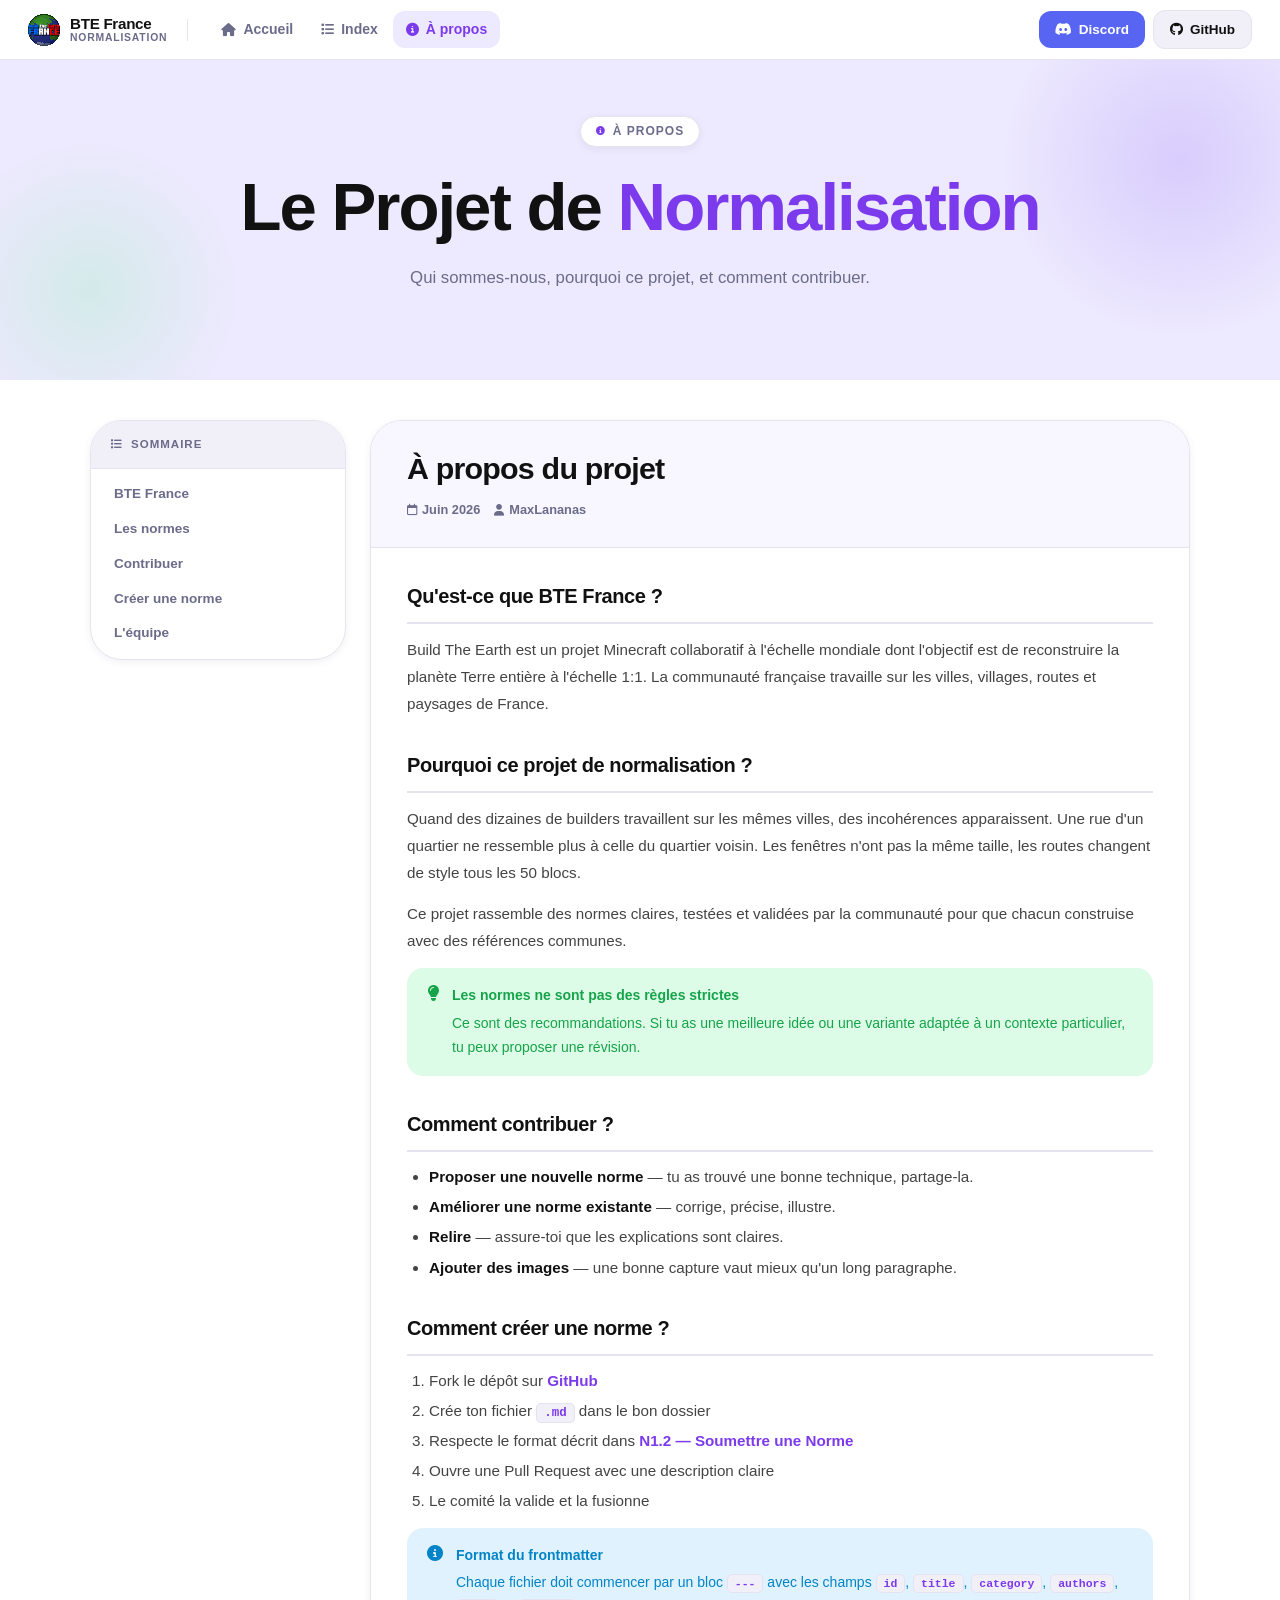
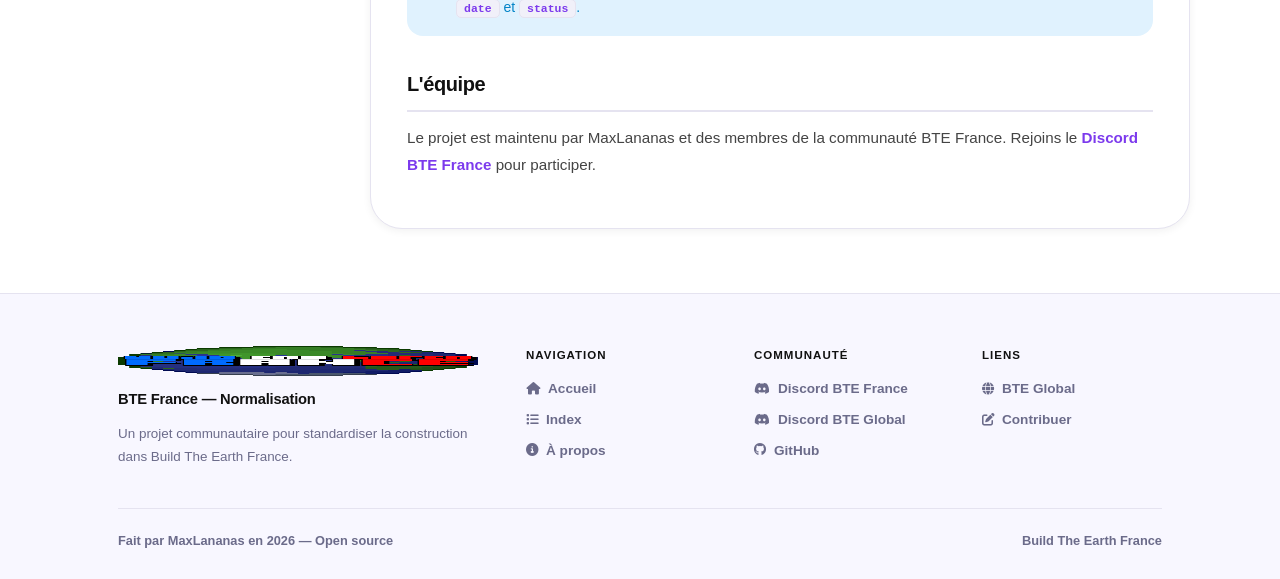
==== commit a642d3b7: "Update about.html" ====
--- a/about.html
+++ b/about.html
@@ -30,7 +30,7 @@
   </div>
 </nav>
 
-<section class="hero" style="padding:44px 24px 40px;">
+<section class="hero" style="padding:56px 28px 52px;">
   <div class="hero-eyebrow"><i class="fa-solid fa-circle-info"></i> À propos</div>
   <h1>Le Projet de <em>Normalisation</em></h1>
   <p class="hero-desc">Qui sommes-nous, pourquoi ce projet, et comment contribuer.</p>
@@ -48,20 +48,19 @@
         <li><a href="#equipe">L'équipe</a></li>
       </ul>
     </aside>
-
     <main class="wiki-main">
       <div class="wiki-article">
         <div class="article-header">
           <h1>À propos du projet</h1>
           <div class="article-meta">
-            <span><i class="fa-regular fa-calendar"></i> Mis à jour en juin 2026</span>
+            <span><i class="fa-regular fa-calendar"></i> Juin 2026</span>
             <span><i class="fa-solid fa-user"></i> MaxLananas</span>
           </div>
         </div>
         <div class="article-body">
 
           <h2 id="bte">Qu'est-ce que BTE France ?</h2>
-          <p>Build The Earth est un projet Minecraft collaboratif à l'échelle mondiale dont l'objectif est de reconstruire la planète Terre entière à l'échelle 1:1 dans Minecraft. La communauté française travaille sur les villes, villages, routes et paysages de France.</p>
+          <p>Build The Earth est un projet Minecraft collaboratif à l'échelle mondiale dont l'objectif est de reconstruire la planète Terre entière à l'échelle 1:1. La communauté française travaille sur les villes, villages, routes et paysages de France.</p>
 
           <h2 id="normes">Pourquoi ce projet de normalisation ?</h2>
           <p>Quand des dizaines de builders travaillent sur les mêmes villes, des incohérences apparaissent. Une rue d'un quartier ne ressemble plus à celle du quartier voisin. Les fenêtres n'ont pas la même taille, les routes changent de style tous les 50 blocs.</p>
@@ -71,12 +70,11 @@
             <i class="callout-ico fa-solid fa-lightbulb"></i>
             <div class="callout-content">
               <strong>Les normes ne sont pas des règles strictes</strong>
-              Ce sont des recommandations. Si tu as une meilleure idée ou une variante adaptée à un contexte particulier, tu peux proposer une nouvelle norme ou une révision.
+              <p>Ce sont des recommandations. Si tu as une meilleure idée ou une variante adaptée à un contexte particulier, tu peux proposer une révision.</p>
             </div>
           </div>
 
           <h2 id="contribuer">Comment contribuer ?</h2>
-          <p>Tout le monde peut contribuer. Plusieurs façons de participer :</p>
           <ul>
             <li><strong>Proposer une nouvelle norme</strong> — tu as trouvé une bonne technique, partage-la.</li>
             <li><strong>Améliorer une norme existante</strong> — corrige, précise, illustre.</li>
@@ -85,10 +83,9 @@
           </ul>
 
           <h2 id="creer">Comment créer une norme ?</h2>
-          <p>Les normes sont des fichiers <code>.md</code> (Markdown) hébergés sur GitHub. Pour en créer une :</p>
           <ol>
-            <li>Fork le dépôt GitHub du projet</li>
-            <li>Crée ton fichier dans le bon dossier (ex : <code>norms/N4/N4.7.md</code>)</li>
+            <li>Fork le dépôt sur <a href="https://github.com/MaxLananas/bte-fr-normalisation" target="_blank">GitHub</a></li>
+            <li>Crée ton fichier <code>.md</code> dans le bon dossier</li>
             <li>Respecte le format décrit dans <a href="norm-viewer.html?norm=N1/N1.2.md">N1.2 — Soumettre une Norme</a></li>
             <li>Ouvre une Pull Request avec une description claire</li>
             <li>Le comité la valide et la fusionne</li>
@@ -98,12 +95,12 @@
             <i class="callout-ico fa-solid fa-circle-info"></i>
             <div class="callout-content">
               <strong>Format du frontmatter</strong>
-              Chaque fichier doit commencer par un bloc <code>---</code> avec les champs <code>id</code>, <code>title</code>, <code>category</code>, <code>authors</code>, <code>date</code> et <code>status</code>.
+              <p>Chaque fichier doit commencer par un bloc <code>---</code> avec les champs <code>id</code>, <code>title</code>, <code>category</code>, <code>authors</code>, <code>date</code> et <code>status</code>.</p>
             </div>
           </div>
 
           <h2 id="equipe">L'équipe</h2>
-          <p>Le projet est maintenu par MaxLananas et des membres de la communauté BTE France. Si tu veux rejoindre le comité de normalisation, rejoins le <a href="https://discord.gg/zdsG6MN99h" target="_blank">Discord BTE France</a>.</p>
+          <p>Le projet est maintenu par MaxLananas et des membres de la communauté BTE France. Rejoins le <a href="https://discord.gg/zdsG6MN99h" target="_blank">Discord BTE France</a> pour participer.</p>
 
         </div>
       </div>
--- a/assets/css/style.css
+++ b/assets/css/style.css
@@ -5,54 +5,68 @@
 }
 
 :root {
-  --bleu: #1a3a5c;
-  --bleu-clair: #2563a8;
-  --bleu-hover: #1d4ed8;
-  --rouge: #c0392b;
-  --gris-clair: #f6f8fa;
-  --gris: #e8eaed;
-  --gris-moyen: #d0d7de;
-  --gris-texte: #656d76;
-  --texte: #1f2937;
-  --texte-leger: #374151;
-  --bordure: #d0d7de;
-  --blanc: #ffffff;
-  --radius: 8px;
-  --radius-sm: 6px;
-  --transition: 0.15s ease;
-  --ombre: 0 1px 3px rgba(27,31,36,0.12);
-  --ombre-md: 0 3px 6px rgba(27,31,36,0.15);
+  --violet: #C4B5FD;
+  --violet-vif: #7C3AED;
+  --violet-pale: #EDE9FE;
+  --vert: #86EFAC;
+  --vert-vif: #16A34A;
+  --vert-pale: #DCFCE7;
+  --jaune: #FDE68A;
+  --jaune-vif: #D97706;
+  --jaune-pale: #FEF9C3;
+  --bleu: #BAE6FD;
+  --bleu-vif: #0284C7;
+  --bleu-pale: #E0F2FE;
+  --rose: #FBCFE8;
+  --rose-vif: #DB2777;
+  --orange: #FED7AA;
+  --orange-vif: #EA580C;
+
+  --fond: #ffffff;
+  --fond2: #F8F7FF;
+  --fond3: #F1F0F9;
+  --bordure: #E5E3F0;
+  --texte: #111111;
+  --texte-muted: #6B6B8A;
+  --texte-light: #9B9BB4;
+
+  --radius-xl: 32px;
+  --radius-lg: 24px;
+  --radius-md: 16px;
+  --radius-sm: 12px;
+  --radius-xs: 8px;
+  --transition: 0.18s ease;
+
+  --shadow-sm: 0 2px 8px rgba(0,0,0,0.06);
+  --shadow-md: 0 4px 20px rgba(0,0,0,0.08);
+  --shadow-lg: 0 8px 40px rgba(0,0,0,0.12);
 }
 
 html { scroll-behavior: smooth; }
 
 body {
-  font-family: -apple-system, BlinkMacSystemFont, 'Segoe UI', 'Noto Sans', Helvetica, Arial, sans-serif;
-  color: var(--texte);
-  background: var(--gris-clair);
+  font-family: -apple-system, BlinkMacSystemFont, 'Segoe UI', Roboto, 'Helvetica Neue', sans-serif;
+  background: var(--fond);
+  color: var(--texte);
   line-height: 1.6;
-  -webkit-font-smoothing: antialiased;
   font-size: 15px;
 }
 
-a {
-  color: var(--bleu-clair);
-  text-decoration: none;
-}
-
+a { color: var(--violet-vif); text-decoration: none; }
 a:hover { text-decoration: underline; }
 
 nav {
   position: sticky;
   top: 0;
   z-index: 200;
-  background: var(--bleu);
-  height: 56px;
-  display: flex;
-  align-items: center;
-  padding: 0 24px;
-  gap: 24px;
-  box-shadow: 0 1px 0 rgba(255,255,255,0.1);
+  background: rgba(255,255,255,0.92);
+  backdrop-filter: blur(16px);
+  border-bottom: 1px solid var(--bordure);
+  height: 60px;
+  display: flex;
+  align-items: center;
+  padding: 0 28px;
+  gap: 20px;
 }
 
 .nav-logo {
@@ -64,31 +78,32 @@
 }
 
 .nav-logo img {
-  height: 30px;
+  height: 32px;
   width: auto;
-  border-radius: 4px;
+  border-radius: 10px;
 }
 
 .nav-logo-text {
   font-size: 0.95rem;
-  font-weight: 600;
-  color: rgba(255,255,255,0.9);
-  line-height: 1.2;
+  font-weight: 900;
+  color: var(--texte);
+  line-height: 1.15;
+  letter-spacing: -0.3px;
 }
 
 .nav-logo-text span {
   display: block;
-  font-size: 0.7rem;
-  font-weight: 400;
-  color: rgba(255,255,255,0.55);
+  font-size: 0.65rem;
+  font-weight: 600;
+  color: var(--texte-muted);
   text-transform: uppercase;
-  letter-spacing: 0.5px;
+  letter-spacing: 0.8px;
 }
 
 .nav-sep {
   width: 1px;
-  height: 20px;
-  background: rgba(255,255,255,0.2);
+  height: 22px;
+  background: var(--bordure);
   flex-shrink: 0;
 }
 
@@ -104,30 +119,27 @@
   display: flex;
   align-items: center;
   gap: 7px;
-  padding: 6px 12px;
+  padding: 7px 13px;
   border-radius: var(--radius-sm);
   font-size: 0.875rem;
-  font-weight: 500;
-  color: rgba(255,255,255,0.75);
-  text-decoration: none;
-  transition: background var(--transition), color var(--transition);
+  font-weight: 700;
+  color: var(--texte-muted);
+  text-decoration: none;
+  transition: all var(--transition);
 }
 
 .nav-links a:hover {
-  background: rgba(255,255,255,0.1);
-  color: white;
+  background: var(--fond3);
+  color: var(--texte);
   text-decoration: none;
 }
 
 .nav-links a.active {
-  background: rgba(255,255,255,0.15);
-  color: white;
-}
-
-.nav-links a i {
-  font-size: 0.85rem;
-  opacity: 0.8;
-}
+  background: var(--violet-pale);
+  color: var(--violet-vif);
+}
+
+.nav-links a i { font-size: 0.82rem; }
 
 .nav-right {
   display: flex;
@@ -140,242 +152,375 @@
   display: flex;
   align-items: center;
   gap: 7px;
-  padding: 6px 14px;
+  padding: 8px 16px;
   border-radius: var(--radius-sm);
-  font-size: 0.85rem;
-  font-weight: 500;
+  font-size: 0.845rem;
+  font-weight: 800;
   text-decoration: none;
   transition: all var(--transition);
-  border: 1px solid transparent;
+  border: none;
+  cursor: pointer;
+}
+
+.nav-btn:hover {
+  text-decoration: none;
+  transform: translateY(-1px);
+  box-shadow: var(--shadow-md);
 }
 
 .nav-btn-discord {
   background: #5865F2;
   color: white;
-  border-color: #4752c4;
-}
-
-.nav-btn-discord:hover {
-  background: #4752c4;
-  color: white;
-  text-decoration: none;
 }
 
 .nav-btn-github {
-  background: rgba(255,255,255,0.1);
-  color: rgba(255,255,255,0.85);
-  border-color: rgba(255,255,255,0.15);
-}
-
-.nav-btn-github:hover {
-  background: rgba(255,255,255,0.18);
-  color: white;
-  text-decoration: none;
+  background: var(--fond3);
+  color: var(--texte);
+  border: 1px solid var(--bordure);
 }
 
 .hero {
-  background: linear-gradient(160deg, #0f2744 0%, #1a3a5c 45%, #163d28 100%);
-  color: white;
-  padding: 72px 24px 64px;
+  background: var(--violet-pale);
+  padding: 80px 28px 72px;
   text-align: center;
-  border-bottom: 1px solid rgba(255,255,255,0.08);
+  position: relative;
+  overflow: hidden;
+}
+
+.hero::before {
+  content: '';
+  position: absolute;
+  top: -80px;
+  right: -80px;
+  width: 360px;
+  height: 360px;
+  background: radial-gradient(circle, rgba(167,139,250,0.3) 0%, transparent 70%);
+  pointer-events: none;
+}
+
+.hero::after {
+  content: '';
+  position: absolute;
+  bottom: -60px;
+  left: -60px;
+  width: 300px;
+  height: 300px;
+  background: radial-gradient(circle, rgba(134,239,172,0.25) 0%, transparent 70%);
+  pointer-events: none;
 }
 
 .hero-eyebrow {
   display: inline-flex;
   align-items: center;
-  gap: 8px;
-  font-size: 0.78rem;
-  font-weight: 500;
+  gap: 7px;
+  background: white;
+  border: 1.5px solid var(--bordure);
+  padding: 5px 15px;
+  border-radius: 50px;
+  font-size: 0.75rem;
+  font-weight: 800;
+  color: var(--texte-muted);
   text-transform: uppercase;
-  letter-spacing: 1.5px;
-  color: rgba(255,255,255,0.5);
-  margin-bottom: 18px;
-}
-
-.hero-eyebrow i {
-  font-size: 0.7rem;
-}
+  letter-spacing: 1px;
+  margin-bottom: 24px;
+  position: relative;
+  box-shadow: var(--shadow-sm);
+}
+
+.hero-eyebrow i { color: var(--violet-vif); font-size: 0.55rem; }
 
 .hero h1 {
-  font-size: clamp(1.9rem, 4.5vw, 3rem);
-  font-weight: 700;
-  line-height: 1.2;
-  margin-bottom: 14px;
-  letter-spacing: -0.5px;
+  font-size: clamp(2.6rem, 6vw, 4.2rem);
+  font-weight: 900;
+  line-height: 1.08;
+  letter-spacing: -2px;
+  margin-bottom: 20px;
+  color: var(--texte);
+  position: relative;
 }
 
 .hero h1 em {
   font-style: normal;
-  color: #7dd3fc;
+  color: var(--violet-vif);
 }
 
 .hero-desc {
-  font-size: 1rem;
-  color: rgba(255,255,255,0.65);
-  max-width: 520px;
-  margin: 0 auto 32px;
-  line-height: 1.65;
+  font-size: 1.05rem;
+  color: var(--texte-muted);
+  max-width: 480px;
+  margin: 0 auto 36px;
+  line-height: 1.7;
+  font-weight: 500;
+  position: relative;
 }
 
 .hero-actions {
   display: flex;
-  gap: 10px;
+  gap: 12px;
   justify-content: center;
   flex-wrap: wrap;
+  position: relative;
 }
 
 .btn {
   display: inline-flex;
   align-items: center;
-  gap: 8px;
-  padding: 9px 20px;
-  border-radius: var(--radius-sm);
-  font-size: 0.9rem;
-  font-weight: 600;
+  gap: 9px;
+  padding: 13px 26px;
+  border-radius: var(--radius-md);
+  font-size: 0.95rem;
+  font-weight: 800;
   text-decoration: none;
   transition: all var(--transition);
   cursor: pointer;
-  border: 1px solid transparent;
-  white-space: nowrap;
-}
-
-.btn:hover { text-decoration: none; }
-
-.btn-white {
+  border: none;
+  letter-spacing: -0.2px;
+}
+
+.btn:hover {
+  text-decoration: none;
+  transform: translateY(-2px);
+  box-shadow: var(--shadow-lg);
+}
+
+.btn-violet {
+  background: var(--violet-vif);
+  color: white;
+}
+
+.btn-blanc {
   background: white;
-  color: var(--bleu);
-  border-color: white;
-}
-
-.btn-white:hover {
-  background: #f0f6ff;
-  color: var(--bleu);
-}
-
-.btn-ghost {
-  background: rgba(255,255,255,0.08);
-  color: rgba(255,255,255,0.85);
-  border-color: rgba(255,255,255,0.2);
-}
-
-.btn-ghost:hover {
-  background: rgba(255,255,255,0.14);
+  color: var(--texte);
+  border: 1.5px solid var(--bordure);
+}
+
+.btn-discord {
+  background: #5865F2;
   color: white;
 }
 
 .stats-strip {
-  background: var(--blanc);
+  background: white;
   border-bottom: 1px solid var(--bordure);
-  padding: 0;
 }
 
 .stats-strip-inner {
   max-width: 1100px;
   margin: 0 auto;
-  padding: 0 24px;
+  padding: 0 28px;
   display: flex;
   align-items: stretch;
+  flex-wrap: wrap;
 }
 
 .stat-item {
   display: flex;
   align-items: center;
-  gap: 12px;
-  padding: 18px 28px 18px 0;
-  margin-right: 28px;
-  border-right: 1px solid var(--gris);
-}
-
-.stat-item:last-child {
-  border-right: none;
-}
+  gap: 14px;
+  padding: 22px 36px 22px 0;
+  margin-right: 36px;
+  border-right: 1px solid var(--bordure);
+}
+
+.stat-item:last-child { border-right: none; }
 
 .stat-icon {
-  width: 36px;
-  height: 36px;
+  width: 42px;
+  height: 42px;
   border-radius: var(--radius-sm);
-  background: var(--gris-clair);
   display: flex;
   align-items: center;
   justify-content: center;
-  color: var(--bleu-clair);
-  font-size: 0.9rem;
+  font-size: 1rem;
   flex-shrink: 0;
-  border: 1px solid var(--gris);
-}
+}
+
+.stat-icon.v { background: var(--violet-pale); color: var(--violet-vif); }
+.stat-icon.g { background: var(--vert-pale);   color: var(--vert-vif); }
+.stat-icon.b { background: var(--bleu-pale);   color: var(--bleu-vif); }
+.stat-icon.y { background: var(--jaune-pale);  color: var(--jaune-vif); }
 
 .stat-text strong {
   display: block;
-  font-size: 1.2rem;
-  font-weight: 700;
-  color: var(--bleu);
+  font-size: 1.5rem;
+  font-weight: 900;
+  color: var(--texte);
   line-height: 1;
   margin-bottom: 3px;
+  letter-spacing: -0.5px;
 }
 
 .stat-text span {
-  font-size: 0.75rem;
-  color: var(--gris-texte);
+  font-size: 0.72rem;
+  color: var(--texte-muted);
   text-transform: uppercase;
-  letter-spacing: 0.4px;
+  letter-spacing: 0.6px;
+  font-weight: 700;
 }
 
 .container {
   max-width: 1100px;
   margin: 0 auto;
-  padding: 0 24px;
-}
-
-.page-body {
-  padding: 40px 0 60px;
-}
+  padding: 0 28px;
+}
+
+.page-body { padding: 40px 0 64px; }
+
+.section-label {
+  font-size: 0.72rem;
+  font-weight: 800;
+  text-transform: uppercase;
+  letter-spacing: 1.5px;
+  color: var(--texte-muted);
+  margin-bottom: 20px;
+  display: flex;
+  align-items: center;
+  gap: 10px;
+}
+
+.section-label::after {
+  content: '';
+  flex: 1;
+  height: 1.5px;
+  background: var(--bordure);
+  border-radius: 2px;
+}
+
+.cat-grid {
+  display: grid;
+  grid-template-columns: repeat(auto-fill, minmax(320px, 1fr));
+  gap: 16px;
+}
+
+.cat-card {
+  border-radius: var(--radius-xl);
+  padding: 26px 28px;
+  text-decoration: none;
+  color: var(--texte);
+  display: block;
+  transition: all var(--transition);
+  position: relative;
+  overflow: hidden;
+  border: none;
+}
+
+.cat-card:hover {
+  transform: translateY(-4px);
+  box-shadow: var(--shadow-lg);
+  text-decoration: none;
+  color: var(--texte);
+}
+
+.cat-card.c0 { background: var(--violet-pale); }
+.cat-card.c1 { background: var(--vert-pale); }
+.cat-card.c2 { background: var(--jaune-pale); }
+.cat-card.c3 { background: var(--bleu-pale); }
+.cat-card.c4 { background: var(--rose); }
+.cat-card.c5 { background: var(--orange); }
+
+.cat-card-top {
+  display: flex;
+  align-items: center;
+  gap: 10px;
+  margin-bottom: 16px;
+}
+
+.cat-chip {
+  font-family: 'SFMono-Regular', Consolas, monospace;
+  font-size: 0.72rem;
+  font-weight: 800;
+  padding: 4px 10px;
+  border-radius: var(--radius-xs);
+  letter-spacing: 0.3px;
+}
+
+.cat-card.c0 .cat-chip { background: rgba(124,58,237,0.12); color: var(--violet-vif); }
+.cat-card.c1 .cat-chip { background: rgba(22,163,74,0.12);  color: var(--vert-vif); }
+.cat-card.c2 .cat-chip { background: rgba(217,119,6,0.12);  color: var(--jaune-vif); }
+.cat-card.c3 .cat-chip { background: rgba(2,132,199,0.12);  color: var(--bleu-vif); }
+.cat-card.c4 .cat-chip { background: rgba(219,39,119,0.12); color: var(--rose-vif); }
+.cat-card.c5 .cat-chip { background: rgba(234,88,12,0.12);  color: var(--orange-vif); }
+
+.cat-card-icon {
+  margin-left: auto;
+  font-size: 0.9rem;
+  opacity: 0.4;
+}
+
+.cat-card h3 {
+  font-size: 1.05rem;
+  font-weight: 900;
+  margin-bottom: 14px;
+  letter-spacing: -0.3px;
+}
+
+.cat-card-items {
+  background: rgba(255,255,255,0.6);
+  border-radius: var(--radius-md);
+  padding: 12px 14px;
+  display: flex;
+  flex-direction: column;
+  gap: 6px;
+  backdrop-filter: blur(4px);
+}
+
+.cat-card-item {
+  font-size: 0.8rem;
+  color: var(--texte-muted);
+  display: flex;
+  align-items: center;
+  gap: 7px;
+  font-weight: 500;
+}
+
+.cat-card-item i { font-size: 0.6rem; flex-shrink: 0; opacity: 0.5; }
 
 .wiki-layout {
   display: grid;
-  grid-template-columns: 240px 1fr;
-  gap: 28px;
+  grid-template-columns: 256px 1fr;
+  gap: 24px;
   align-items: start;
 }
 
 .wiki-sidebar {
   position: sticky;
-  top: 72px;
-  background: var(--blanc);
-  border: 1px solid var(--bordure);
-  border-radius: var(--radius);
+  top: 76px;
+  background: white;
+  border: 1.5px solid var(--bordure);
+  border-radius: var(--radius-xl);
   overflow: hidden;
-  box-shadow: var(--ombre);
+  box-shadow: var(--shadow-sm);
 }
 
 .sidebar-head {
-  padding: 12px 16px;
-  background: var(--gris-clair);
+  padding: 14px 20px;
+  background: var(--fond3);
   border-bottom: 1px solid var(--bordure);
-  font-size: 0.78rem;
-  font-weight: 600;
-  color: var(--gris-texte);
+  font-size: 0.72rem;
+  font-weight: 800;
+  color: var(--texte-muted);
   text-transform: uppercase;
-  letter-spacing: 0.8px;
+  letter-spacing: 1px;
   display: flex;
   align-items: center;
   gap: 8px;
 }
 
-.sidebar-head i { font-size: 0.75rem; }
+.sidebar-head i { font-size: 0.7rem; }
 
 .sidebar-list {
   list-style: none;
-  padding: 6px 0;
+  padding: 8px 0;
   max-height: calc(100vh - 200px);
   overflow-y: auto;
 }
 
 .sidebar-list li a {
   display: block;
-  padding: 7px 16px;
-  font-size: 0.84rem;
-  color: var(--texte-leger);
+  padding: 8px 20px;
+  font-size: 0.845rem;
+  font-weight: 600;
+  color: var(--texte-muted);
   text-decoration: none;
   border-left: 3px solid transparent;
   transition: all var(--transition);
@@ -383,109 +528,104 @@
 }
 
 .sidebar-list li a:hover {
-  background: var(--gris-clair);
-  color: var(--bleu);
-  border-left-color: var(--gris-moyen);
+  background: var(--fond2);
+  color: var(--texte);
+  border-left-color: var(--bordure);
   text-decoration: none;
 }
 
 .sidebar-list li a.active {
-  background: #dbeafe;
-  color: var(--bleu);
-  border-left-color: var(--bleu-clair);
-  font-weight: 500;
+  background: var(--violet-pale);
+  color: var(--violet-vif);
+  border-left-color: var(--violet-vif);
+  font-weight: 800;
 }
 
 .sidebar-list li a.sub {
-  padding-left: 28px;
+  padding-left: 32px;
   font-size: 0.8rem;
-  color: var(--gris-texte);
-}
-
-.sidebar-list li a.sub:hover {
-  color: var(--bleu);
 }
 
 .sidebar-section-label {
-  padding: 10px 16px 4px;
-  font-size: 0.7rem;
-  font-weight: 600;
+  padding: 10px 20px 4px;
+  font-size: 0.68rem;
+  font-weight: 700;
   text-transform: uppercase;
   letter-spacing: 0.8px;
-  color: var(--gris-texte);
+  color: var(--texte-light);
   display: block;
 }
 
-.wiki-main {
-  min-width: 0;
-}
+.wiki-main { min-width: 0; }
 
 .wiki-article {
-  background: var(--blanc);
-  border: 1px solid var(--bordure);
-  border-radius: var(--radius);
+  background: white;
+  border: 1.5px solid var(--bordure);
+  border-radius: var(--radius-xl);
   overflow: hidden;
-  box-shadow: var(--ombre);
+  box-shadow: var(--shadow-sm);
 }
 
 .article-header {
-  padding: 24px 32px 20px;
+  padding: 30px 36px 26px;
   border-bottom: 1px solid var(--bordure);
-  background: var(--blanc);
+  background: var(--fond2);
 }
 
 .article-breadcrumb {
   display: flex;
   align-items: center;
   gap: 6px;
-  font-size: 0.8rem;
-  color: var(--gris-texte);
-  margin-bottom: 12px;
+  font-size: 0.78rem;
+  color: var(--texte-muted);
+  margin-bottom: 14px;
   flex-wrap: wrap;
+  font-weight: 600;
 }
 
 .article-breadcrumb a {
-  color: var(--gris-texte);
-  text-decoration: none;
+  color: var(--texte-muted);
+  text-decoration: none;
+  transition: color var(--transition);
 }
 
 .article-breadcrumb a:hover {
-  color: var(--bleu-clair);
-  text-decoration: underline;
-}
-
-.article-breadcrumb i {
-  font-size: 0.65rem;
-  color: var(--gris-moyen);
-}
+  color: var(--violet-vif);
+  text-decoration: none;
+}
+
+.article-breadcrumb i { font-size: 0.6rem; color: var(--bordure); }
 
 .article-id {
-  font-family: 'SFMono-Regular', Consolas, 'Liberation Mono', Menlo, monospace;
-  font-size: 0.75rem;
-  color: var(--gris-texte);
-  background: var(--gris-clair);
-  padding: 2px 8px;
-  border-radius: 4px;
-  border: 1px solid var(--bordure);
+  font-family: 'SFMono-Regular', Consolas, monospace;
+  font-size: 0.72rem;
+  font-weight: 700;
+  color: var(--texte-muted);
+  background: white;
+  border: 1.5px solid var(--bordure);
+  padding: 2px 9px;
+  border-radius: var(--radius-xs);
   display: inline-block;
   margin-bottom: 10px;
 }
 
 .article-header h1 {
-  font-size: 1.65rem;
-  font-weight: 700;
-  color: var(--texte);
-  margin-bottom: 12px;
-  line-height: 1.25;
+  font-size: 1.9rem;
+  font-weight: 900;
+  color: var(--texte);
+  margin-bottom: 14px;
+  line-height: 1.15;
+  letter-spacing: -0.8px;
 }
 
 .article-meta {
   display: flex;
   align-items: center;
-  gap: 16px;
+  gap: 14px;
   flex-wrap: wrap;
   font-size: 0.8rem;
-  color: var(--gris-texte);
+  color: var(--texte-muted);
+  font-weight: 600;
 }
 
 .article-meta span {
@@ -494,97 +634,100 @@
   gap: 5px;
 }
 
-.article-meta i { font-size: 0.75rem; }
+.article-meta i { font-size: 0.72rem; }
 
 .badge {
   display: inline-flex;
   align-items: center;
-  gap: 4px;
-  padding: 2px 8px;
-  border-radius: 20px;
-  font-size: 0.72rem;
-  font-weight: 600;
+  gap: 5px;
+  padding: 4px 11px;
+  border-radius: 50px;
+  font-size: 0.71rem;
+  font-weight: 800;
   letter-spacing: 0.2px;
 }
 
-.badge-green { background: #dafbe1; color: #1a7f37; border: 1px solid #aceebb; }
-.badge-orange { background: #fff3cd; color: #9a6700; border: 1px solid #f0cd76; }
-.badge-red { background: #ffebe9; color: #cf222e; border: 1px solid #ffcecb; }
-.badge-blue { background: #ddf4ff; color: #0969da; border: 1px solid #b6e3ff; }
-.badge-grey { background: var(--gris-clair); color: var(--gris-texte); border: 1px solid var(--bordure); }
-
-.article-body {
-  padding: 28px 32px 32px;
-}
+.badge-green  { background: var(--vert-pale);   color: var(--vert-vif); }
+.badge-orange { background: var(--orange);       color: var(--orange-vif); }
+.badge-red    { background: var(--rose);         color: var(--rose-vif); }
+.badge-grey   { background: var(--fond3);        color: var(--texte-muted); }
+
+.article-body { padding: 32px 36px 36px; }
 
 .article-body h2 {
-  font-size: 1.2rem;
-  font-weight: 600;
-  color: var(--texte);
-  margin: 28px 0 10px;
-  padding-bottom: 8px;
-  border-bottom: 1px solid var(--bordure);
-  line-height: 1.3;
+  font-size: 1.25rem;
+  font-weight: 900;
+  color: var(--texte);
+  margin: 32px 0 12px;
+  padding-bottom: 10px;
+  border-bottom: 2px solid var(--bordure);
+  letter-spacing: -0.4px;
 }
 
 .article-body h2:first-child { margin-top: 0; }
 
 .article-body h3 {
-  font-size: 1rem;
-  font-weight: 600;
-  color: var(--texte);
-  margin: 20px 0 8px;
+  font-size: 1.02rem;
+  font-weight: 800;
+  color: var(--texte);
+  margin: 22px 0 8px;
 }
 
 .article-body h4 {
-  font-size: 0.9rem;
-  font-weight: 600;
-  color: var(--gris-texte);
+  font-size: 0.85rem;
+  font-weight: 700;
+  color: var(--texte-muted);
   margin: 16px 0 6px;
   text-transform: uppercase;
   letter-spacing: 0.5px;
 }
 
 .article-body p {
-  color: var(--texte-leger);
+  color: #444;
   margin-bottom: 14px;
-  line-height: 1.75;
+  line-height: 1.78;
+  font-size: 0.95rem;
 }
 
 .article-body ul,
 .article-body ol {
   margin: 0 0 14px 22px;
-  color: var(--texte-leger);
+  color: #444;
 }
 
 .article-body li {
   margin-bottom: 5px;
   line-height: 1.65;
+  font-size: 0.95rem;
 }
 
 .article-body strong { color: var(--texte); }
+.article-body a { color: var(--violet-vif); font-weight: 600; }
+.article-body a:hover { color: var(--bleu-vif); }
 
 .article-body code {
-  font-family: 'SFMono-Regular', Consolas, 'Liberation Mono', Menlo, monospace;
+  font-family: 'SFMono-Regular', Consolas, monospace;
   font-size: 0.82em;
-  background: var(--gris-clair);
-  padding: 2px 5px;
-  border-radius: 4px;
+  background: var(--fond3);
+  padding: 2px 7px;
+  border-radius: 5px;
   border: 1px solid var(--bordure);
-  color: var(--rouge);
+  color: var(--violet-vif);
+  font-weight: 600;
 }
 
 .article-body pre {
-  background: #161b22;
-  color: #e6edf3;
-  padding: 18px 22px;
-  border-radius: var(--radius-sm);
+  background: #1e1e2e;
+  color: #cdd6f4;
+  padding: 20px 24px;
+  border-radius: var(--radius-md);
   overflow-x: auto;
   margin: 0 0 16px;
-  border: 1px solid #30363d;
-  font-family: 'SFMono-Regular', Consolas, 'Liberation Mono', Menlo, monospace;
+  border: none;
+  font-family: 'SFMono-Regular', Consolas, monospace;
   font-size: 0.85rem;
   line-height: 1.65;
+  box-shadow: var(--shadow-md);
 }
 
 .article-body pre code {
@@ -593,97 +736,99 @@
   color: inherit;
   padding: 0;
   font-size: inherit;
+  font-weight: 400;
 }
 
 .article-body table {
   width: 100%;
   border-collapse: collapse;
-  margin-bottom: 16px;
+  margin-bottom: 18px;
   font-size: 0.875rem;
   display: block;
   overflow-x: auto;
+  border-radius: var(--radius-md);
+  overflow: hidden;
+  box-shadow: var(--shadow-sm);
 }
 
 .article-body th {
-  background: var(--gris-clair);
-  padding: 8px 14px;
+  background: var(--fond3);
+  padding: 10px 16px;
   text-align: left;
-  font-weight: 600;
-  border: 1px solid var(--bordure);
+  font-weight: 800;
+  border-bottom: 2px solid var(--bordure);
   color: var(--texte);
   font-size: 0.82rem;
   white-space: nowrap;
 }
 
 .article-body td {
-  padding: 8px 14px;
-  border: 1px solid var(--bordure);
-  color: var(--texte-leger);
+  padding: 10px 16px;
+  border-bottom: 1px solid var(--bordure);
+  color: #444;
   vertical-align: top;
-}
-
-.article-body tr:nth-child(even) td { background: var(--gris-clair); }
+  background: white;
+}
+
+.article-body tr:last-child td { border-bottom: none; }
+.article-body tr:nth-child(even) td { background: var(--fond2); }
 
 .callout {
   display: flex;
-  gap: 12px;
-  padding: 14px 16px;
-  border-radius: var(--radius-sm);
+  gap: 13px;
+  padding: 16px 20px;
+  border-radius: var(--radius-md);
   margin-bottom: 16px;
-  border: 1px solid;
-  font-size: 0.875rem;
+  border: none;
+  font-size: 0.9rem;
   line-height: 1.6;
 }
 
-.callout-ico {
-  flex-shrink: 0;
-  font-size: 0.9rem;
-  margin-top: 1px;
-}
+.callout-ico { flex-shrink: 0; font-size: 1rem; margin-top: 1px; }
 
 .callout-content strong {
   display: block;
-  margin-bottom: 3px;
-  font-size: 0.85rem;
-}
+  margin-bottom: 4px;
+  font-size: 0.875rem;
+  font-weight: 800;
+  color: inherit;
+}
+
+.callout-content p { margin: 0; color: inherit; font-size: 0.875rem; }
 
 .callout.info {
-  background: #ddf4ff;
-  border-color: #54aeff;
-  color: #0969da;
+  background: var(--bleu-pale);
+  color: var(--bleu-vif);
 }
 
 .callout.warning {
-  background: #fff3cd;
-  border-color: #f0cd76;
-  color: #9a6700;
+  background: var(--jaune-pale);
+  color: var(--jaune-vif);
 }
 
 .callout.tip {
-  background: #dafbe1;
-  border-color: #56d364;
-  color: #1a7f37;
+  background: var(--vert-pale);
+  color: var(--vert-vif);
 }
 
 .callout.danger {
-  background: #ffebe9;
-  border-color: #ff7b72;
-  color: #b91c1c;
+  background: var(--rose);
+  color: var(--rose-vif);
 }
 
 .img-grid {
   display: grid;
   grid-template-columns: repeat(auto-fill, minmax(200px, 1fr));
-  gap: 10px;
+  gap: 12px;
   margin: 16px 0;
 }
 
 .img-grid figure {
   margin: 0;
-  border: 1px solid var(--bordure);
-  border-radius: var(--radius-sm);
+  border-radius: var(--radius-md);
   overflow: hidden;
-  background: var(--gris-clair);
+  background: var(--fond3);
+  box-shadow: var(--shadow-sm);
 }
 
 .img-grid figure img {
@@ -694,209 +839,210 @@
 }
 
 .img-grid figcaption {
-  padding: 7px 10px;
+  padding: 8px 12px;
   font-size: 0.76rem;
-  color: var(--gris-texte);
-  border-top: 1px solid var(--bordure);
+  color: var(--texte-muted);
+  font-weight: 600;
 }
 
 .authors-block {
   margin-top: 28px;
-  padding-top: 20px;
-  border-top: 1px solid var(--bordure);
+  padding-top: 22px;
+  border-top: 1.5px solid var(--bordure);
 }
 
 .authors-block h4 {
-  font-size: 0.75rem;
-  font-weight: 600;
+  font-size: 0.7rem;
+  font-weight: 800;
   text-transform: uppercase;
-  letter-spacing: 0.8px;
-  color: var(--gris-texte);
+  letter-spacing: 1px;
+  color: var(--texte-muted);
   margin-bottom: 10px;
 }
 
-.author-chips {
-  display: flex;
-  flex-wrap: wrap;
-  gap: 7px;
-}
+.author-chips { display: flex; flex-wrap: wrap; gap: 8px; }
 
 .author-chip {
   display: flex;
   align-items: center;
-  gap: 7px;
-  padding: 4px 10px 4px 6px;
-  background: var(--gris-clair);
-  border: 1px solid var(--bordure);
-  border-radius: 20px;
-  font-size: 0.8rem;
-  color: var(--texte-leger);
+  gap: 8px;
+  padding: 6px 14px 6px 6px;
+  background: var(--fond3);
+  border: 1.5px solid var(--bordure);
+  border-radius: 50px;
+  font-size: 0.82rem;
+  color: var(--texte);
+  font-weight: 700;
 }
 
 .author-chip .ava {
-  width: 20px;
-  height: 20px;
+  width: 24px;
+  height: 24px;
   border-radius: 50%;
-  background: var(--bleu);
+  background: linear-gradient(135deg, var(--violet-vif), #a855f7);
   display: flex;
   align-items: center;
   justify-content: center;
-  font-size: 0.6rem;
+  font-size: 0.62rem;
   color: white;
-  font-weight: 700;
+  font-weight: 900;
   flex-shrink: 0;
 }
 
 .article-nav {
   display: flex;
   gap: 12px;
-  margin-top: 24px;
+  margin-top: 22px;
 }
 
 .art-nav-btn {
   flex: 1;
   display: flex;
   align-items: center;
-  gap: 10px;
-  padding: 12px 16px;
-  border: 1px solid var(--bordure);
-  border-radius: var(--radius-sm);
-  background: var(--blanc);
-  text-decoration: none;
-  color: var(--texte-leger);
+  gap: 12px;
+  padding: 16px 20px;
+  border: 1.5px solid var(--bordure);
+  border-radius: var(--radius-lg);
+  background: white;
+  text-decoration: none;
+  color: var(--texte-muted);
   transition: all var(--transition);
   font-size: 0.85rem;
+  box-shadow: var(--shadow-sm);
 }
 
 .art-nav-btn:hover {
-  border-color: var(--bleu-clair);
-  color: var(--bleu);
-  background: #f0f6ff;
-  text-decoration: none;
-}
-
-.art-nav-btn.next {
-  justify-content: flex-end;
-  text-align: right;
-}
-
-.art-nav-btn i { color: var(--gris-texte); font-size: 0.85rem; }
-.art-nav-btn:hover i { color: var(--bleu-clair); }
+  border-color: var(--violet-vif);
+  color: var(--texte);
+  background: var(--violet-pale);
+  text-decoration: none;
+  transform: translateY(-2px);
+  box-shadow: var(--shadow-md);
+}
+
+.art-nav-btn.next { justify-content: flex-end; text-align: right; }
+
+.art-nav-btn i { color: var(--texte-light); font-size: 0.9rem; flex-shrink: 0; }
+.art-nav-btn:hover i { color: var(--violet-vif); }
 
 .art-nav-btn small {
   display: block;
-  font-size: 0.72rem;
-  color: var(--gris-texte);
-  margin-bottom: 1px;
+  font-size: 0.7rem;
+  color: var(--texte-muted);
+  font-weight: 700;
+  text-transform: uppercase;
+  letter-spacing: 0.5px;
+  margin-bottom: 3px;
 }
 
 .art-nav-btn strong {
   display: block;
   font-size: 0.875rem;
-  font-weight: 500;
+  font-weight: 800;
+  color: var(--texte);
 }
 
 .index-page-layout {
   display: grid;
-  grid-template-columns: 220px 1fr;
-  gap: 28px;
+  grid-template-columns: 228px 1fr;
+  gap: 24px;
   align-items: start;
 }
 
 .index-toc {
   position: sticky;
-  top: 72px;
-  background: var(--blanc);
-  border: 1px solid var(--bordure);
-  border-radius: var(--radius);
+  top: 76px;
+  background: white;
+  border: 1.5px solid var(--bordure);
+  border-radius: var(--radius-xl);
   overflow: hidden;
-  box-shadow: var(--ombre);
+  box-shadow: var(--shadow-sm);
 }
 
 .index-toc-head {
-  padding: 10px 14px;
-  background: var(--gris-clair);
+  padding: 12px 18px;
+  background: var(--fond3);
   border-bottom: 1px solid var(--bordure);
-  font-size: 0.75rem;
-  font-weight: 600;
-  color: var(--gris-texte);
+  font-size: 0.72rem;
+  font-weight: 800;
+  color: var(--texte-muted);
   text-transform: uppercase;
-  letter-spacing: 0.8px;
-}
-
-.index-toc-list {
-  list-style: none;
-  padding: 6px 0;
-}
+  letter-spacing: 1px;
+}
+
+.index-toc-list { list-style: none; padding: 8px 0; }
 
 .index-toc-list li a {
   display: flex;
   align-items: center;
   gap: 8px;
-  padding: 7px 14px;
+  padding: 8px 18px;
   font-size: 0.83rem;
-  color: var(--texte-leger);
+  font-weight: 700;
+  color: var(--texte-muted);
   text-decoration: none;
   transition: all var(--transition);
 }
 
 .index-toc-list li a:hover {
-  background: var(--gris-clair);
-  color: var(--bleu);
-  text-decoration: none;
-}
-
-.index-toc-list li a i { font-size: 0.8rem; color: var(--gris-texte); width: 14px; }
-
-.index-main {
-  min-width: 0;
-}
+  background: var(--fond2);
+  color: var(--violet-vif);
+  text-decoration: none;
+}
+
+.index-toc-list li a i { font-size: 0.78rem; width: 14px; }
+
+.index-main { min-width: 0; }
 
 .index-search {
-  margin-bottom: 24px;
+  margin-bottom: 20px;
   position: relative;
 }
 
 .index-search i {
   position: absolute;
-  left: 14px;
+  left: 16px;
   top: 50%;
   transform: translateY(-50%);
-  color: var(--gris-texte);
+  color: var(--texte-muted);
   font-size: 0.85rem;
   pointer-events: none;
 }
 
 .index-search input {
   width: 100%;
-  padding: 10px 16px 10px 40px;
-  border: 1px solid var(--bordure);
-  border-radius: var(--radius-sm);
-  font-size: 0.9rem;
+  padding: 13px 18px 13px 46px;
+  border: 1.5px solid var(--bordure);
+  border-radius: var(--radius-lg);
+  font-size: 0.92rem;
   font-family: inherit;
-  color: var(--texte);
-  background: var(--blanc);
+  font-weight: 600;
+  color: var(--texte);
+  background: white;
   outline: none;
-  transition: border-color var(--transition), box-shadow var(--transition);
-}
+  transition: all var(--transition);
+  box-shadow: var(--shadow-sm);
+}
+
+.index-search input::placeholder { color: var(--texte-muted); }
 
 .index-search input:focus {
-  border-color: var(--bleu-clair);
-  box-shadow: 0 0 0 3px rgba(37,99,168,0.1);
+  border-color: var(--violet-vif);
+  box-shadow: 0 0 0 4px rgba(124,58,237,0.08);
 }
 
 .index-section {
-  background: var(--blanc);
-  border: 1px solid var(--bordure);
-  border-radius: var(--radius);
+  background: white;
+  border: 1.5px solid var(--bordure);
+  border-radius: var(--radius-xl);
   overflow: hidden;
   margin-bottom: 16px;
-  box-shadow: var(--ombre);
+  box-shadow: var(--shadow-sm);
 }
 
 .index-section-head {
-  padding: 14px 20px;
-  background: var(--gris-clair);
+  padding: 16px 22px;
+  background: var(--fond2);
   border-bottom: 1px solid var(--bordure);
   display: flex;
   align-items: center;
@@ -905,233 +1051,215 @@
 
 .index-section-num {
   font-family: 'SFMono-Regular', Consolas, monospace;
-  font-size: 0.72rem;
-  font-weight: 700;
-  color: var(--bleu-clair);
-  background: #dbeafe;
-  padding: 2px 7px;
-  border-radius: 4px;
-  border: 1px solid #bfdbfe;
+  font-size: 0.7rem;
+  font-weight: 800;
+  padding: 3px 9px;
+  border-radius: var(--radius-xs);
   letter-spacing: 0.3px;
 }
 
 .index-section-head h3 {
   font-size: 0.95rem;
-  font-weight: 600;
+  font-weight: 900;
   color: var(--texte);
   margin: 0;
+  letter-spacing: -0.2px;
 }
 
 .index-section-head i {
   margin-left: auto;
-  color: var(--gris-texte);
-  font-size: 0.8rem;
-}
-
-.index-list {
-  list-style: none;
-}
-
-.index-list li {
-  border-bottom: 1px solid var(--gris);
-}
-
+  color: var(--texte-muted);
+  font-size: 0.9rem;
+}
+
+.index-list { list-style: none; }
+.index-list li { border-bottom: 1px solid var(--bordure); }
 .index-list li:last-child { border-bottom: none; }
 
 .index-list li a {
   display: flex;
   align-items: center;
   gap: 12px;
-  padding: 11px 20px;
-  font-size: 0.875rem;
-  color: var(--texte-leger);
-  text-decoration: none;
-  transition: background var(--transition);
+  padding: 13px 22px;
+  font-size: 0.88rem;
+  font-weight: 700;
+  color: #444;
+  text-decoration: none;
+  transition: all var(--transition);
 }
 
 .index-list li a:hover {
-  background: var(--gris-clair);
-  color: var(--bleu);
-  text-decoration: none;
-}
-
-.index-list li a .norm-num {
+  background: var(--violet-pale);
+  color: var(--violet-vif);
+  text-decoration: none;
+}
+
+.norm-num {
   font-family: 'SFMono-Regular', Consolas, monospace;
-  font-size: 0.75rem;
-  color: var(--gris-texte);
+  font-size: 0.72rem;
+  color: var(--texte-light);
   min-width: 44px;
   flex-shrink: 0;
-}
-
-.index-list li a .norm-arrow {
+  font-weight: 700;
+}
+
+.norm-arrow {
   margin-left: auto;
-  color: var(--gris-moyen);
-  font-size: 0.75rem;
+  color: var(--bordure);
+  font-size: 0.72rem;
   transition: transform var(--transition), color var(--transition);
 }
 
 .index-list li a:hover .norm-arrow {
-  color: var(--bleu-clair);
+  color: var(--violet-vif);
   transform: translateX(3px);
 }
 
 .loading-state {
-  padding: 60px 24px;
+  padding: 64px 24px;
   text-align: center;
-  color: var(--gris-texte);
+  color: var(--texte-muted);
 }
 
 .spinner {
-  width: 32px;
-  height: 32px;
-  border: 3px solid var(--gris);
-  border-top-color: var(--bleu-clair);
+  width: 34px;
+  height: 34px;
+  border: 3px solid var(--bordure);
+  border-top-color: var(--violet-vif);
   border-radius: 50%;
   animation: spin 0.7s linear infinite;
-  margin: 0 auto 14px;
+  margin: 0 auto 16px;
 }
 
 @keyframes spin { to { transform: rotate(360deg); } }
 
 .error-state {
-  padding: 48px 32px;
+  padding: 52px 32px;
   text-align: center;
 }
 
 .error-state i {
-  font-size: 2rem;
-  color: var(--gris-moyen);
-  margin-bottom: 14px;
+  font-size: 2.2rem;
+  color: var(--texte-light);
+  margin-bottom: 16px;
   display: block;
 }
 
 .error-state h3 {
-  font-size: 1rem;
-  font-weight: 600;
+  font-size: 1.05rem;
+  font-weight: 900;
   color: var(--texte);
   margin-bottom: 8px;
 }
 
 .error-state p {
   font-size: 0.875rem;
-  color: var(--gris-texte);
+  color: var(--texte-muted);
+  line-height: 1.65;
+  font-weight: 500;
 }
 
 footer {
-  background: #161b22;
-  color: rgba(255,255,255,0.7);
-  padding: 40px 0 24px;
-  margin-top: 0;
-  border-top: 1px solid #30363d;
+  background: var(--fond2);
+  border-top: 1.5px solid var(--bordure);
+  padding: 52px 0 28px;
 }
 
 .footer-inner {
   max-width: 1100px;
   margin: 0 auto;
-  padding: 0 24px;
+  padding: 0 28px;
 }
 
 .footer-grid {
   display: grid;
   grid-template-columns: 2fr 1fr 1fr 1fr;
-  gap: 40px;
-  margin-bottom: 36px;
-}
-
-.footer-brand {
-  display: flex;
-  flex-direction: column;
-  gap: 10px;
-}
+  gap: 48px;
+  margin-bottom: 40px;
+}
+
+.footer-brand { display: flex; flex-direction: column; gap: 12px; }
 
 .footer-brand img {
-  height: 28px;
+  height: 30px;
   width: auto;
-  border-radius: 4px;
+  border-radius: 8px;
 }
 
 .footer-brand-name {
-  font-size: 0.9rem;
-  font-weight: 600;
-  color: rgba(255,255,255,0.9);
+  font-size: 0.92rem;
+  font-weight: 900;
+  color: var(--texte);
+  letter-spacing: -0.2px;
 }
 
 .footer-brand p {
-  font-size: 0.82rem;
-  color: rgba(255,255,255,0.45);
-  line-height: 1.6;
+  font-size: 0.84rem;
+  color: var(--texte-muted);
+  line-height: 1.65;
   margin: 0;
+  font-weight: 500;
 }
 
 .footer-col h4 {
-  font-size: 0.75rem;
-  font-weight: 600;
+  font-size: 0.72rem;
+  font-weight: 900;
   text-transform: uppercase;
-  letter-spacing: 0.8px;
-  color: rgba(255,255,255,0.9);
-  margin-bottom: 12px;
+  letter-spacing: 1px;
+  color: var(--texte);
+  margin-bottom: 14px;
 }
 
 .footer-col ul {
   list-style: none;
   display: flex;
   flex-direction: column;
-  gap: 7px;
+  gap: 9px;
 }
 
 .footer-col a {
-  font-size: 0.835rem;
-  color: rgba(255,255,255,0.45);
-  text-decoration: none;
-  display: flex;
-  align-items: center;
-  gap: 7px;
+  font-size: 0.85rem;
+  font-weight: 600;
+  color: var(--texte-muted);
+  text-decoration: none;
+  display: flex;
+  align-items: center;
+  gap: 8px;
   transition: color var(--transition);
 }
 
 .footer-col a i { font-size: 0.78rem; }
-
-.footer-col a:hover {
-  color: rgba(255,255,255,0.85);
-  text-decoration: none;
-}
+.footer-col a:hover { color: var(--violet-vif); text-decoration: none; }
 
 .footer-bottom {
-  border-top: 1px solid #30363d;
-  padding-top: 18px;
+  border-top: 1.5px solid var(--bordure);
+  padding-top: 22px;
   display: flex;
   justify-content: space-between;
   align-items: center;
-  font-size: 0.78rem;
-  color: rgba(255,255,255,0.3);
+  font-size: 0.8rem;
+  color: var(--texte-muted);
   flex-wrap: wrap;
   gap: 8px;
+  font-weight: 600;
 }
 
 @media (max-width: 960px) {
   .wiki-layout,
-  .index-page-layout {
-    grid-template-columns: 1fr;
-  }
-
+  .index-page-layout { grid-template-columns: 1fr; }
   .wiki-sidebar,
-  .index-toc {
-    position: static;
-  }
-
-  .footer-grid {
-    grid-template-columns: 1fr 1fr;
-  }
+  .index-toc { position: static; }
+  .footer-grid { grid-template-columns: 1fr 1fr; }
 }
 
 @media (max-width: 640px) {
   nav { padding: 0 16px; gap: 12px; }
   .container { padding: 0 16px; }
-  .hero { padding: 48px 16px 44px; }
-  .article-body { padding: 20px 18px 24px; }
-  .article-header { padding: 18px 18px 16px; }
+  .hero { padding: 56px 20px 52px; }
+  .article-body { padding: 22px 20px 26px; }
+  .article-header { padding: 22px 20px 20px; }
   .footer-grid { grid-template-columns: 1fr; }
   .article-nav { flex-direction: column; }
-  .stats-strip-inner { flex-wrap: wrap; gap: 0; }
-  .stat-item { padding: 14px 16px 14px 0; margin-right: 16px; }
-}
+  .stats-strip-inner { flex-wrap: wrap; }
+  .stat-item { padding: 16px 20px 16px 0; margin-right: 20px; }
+}
